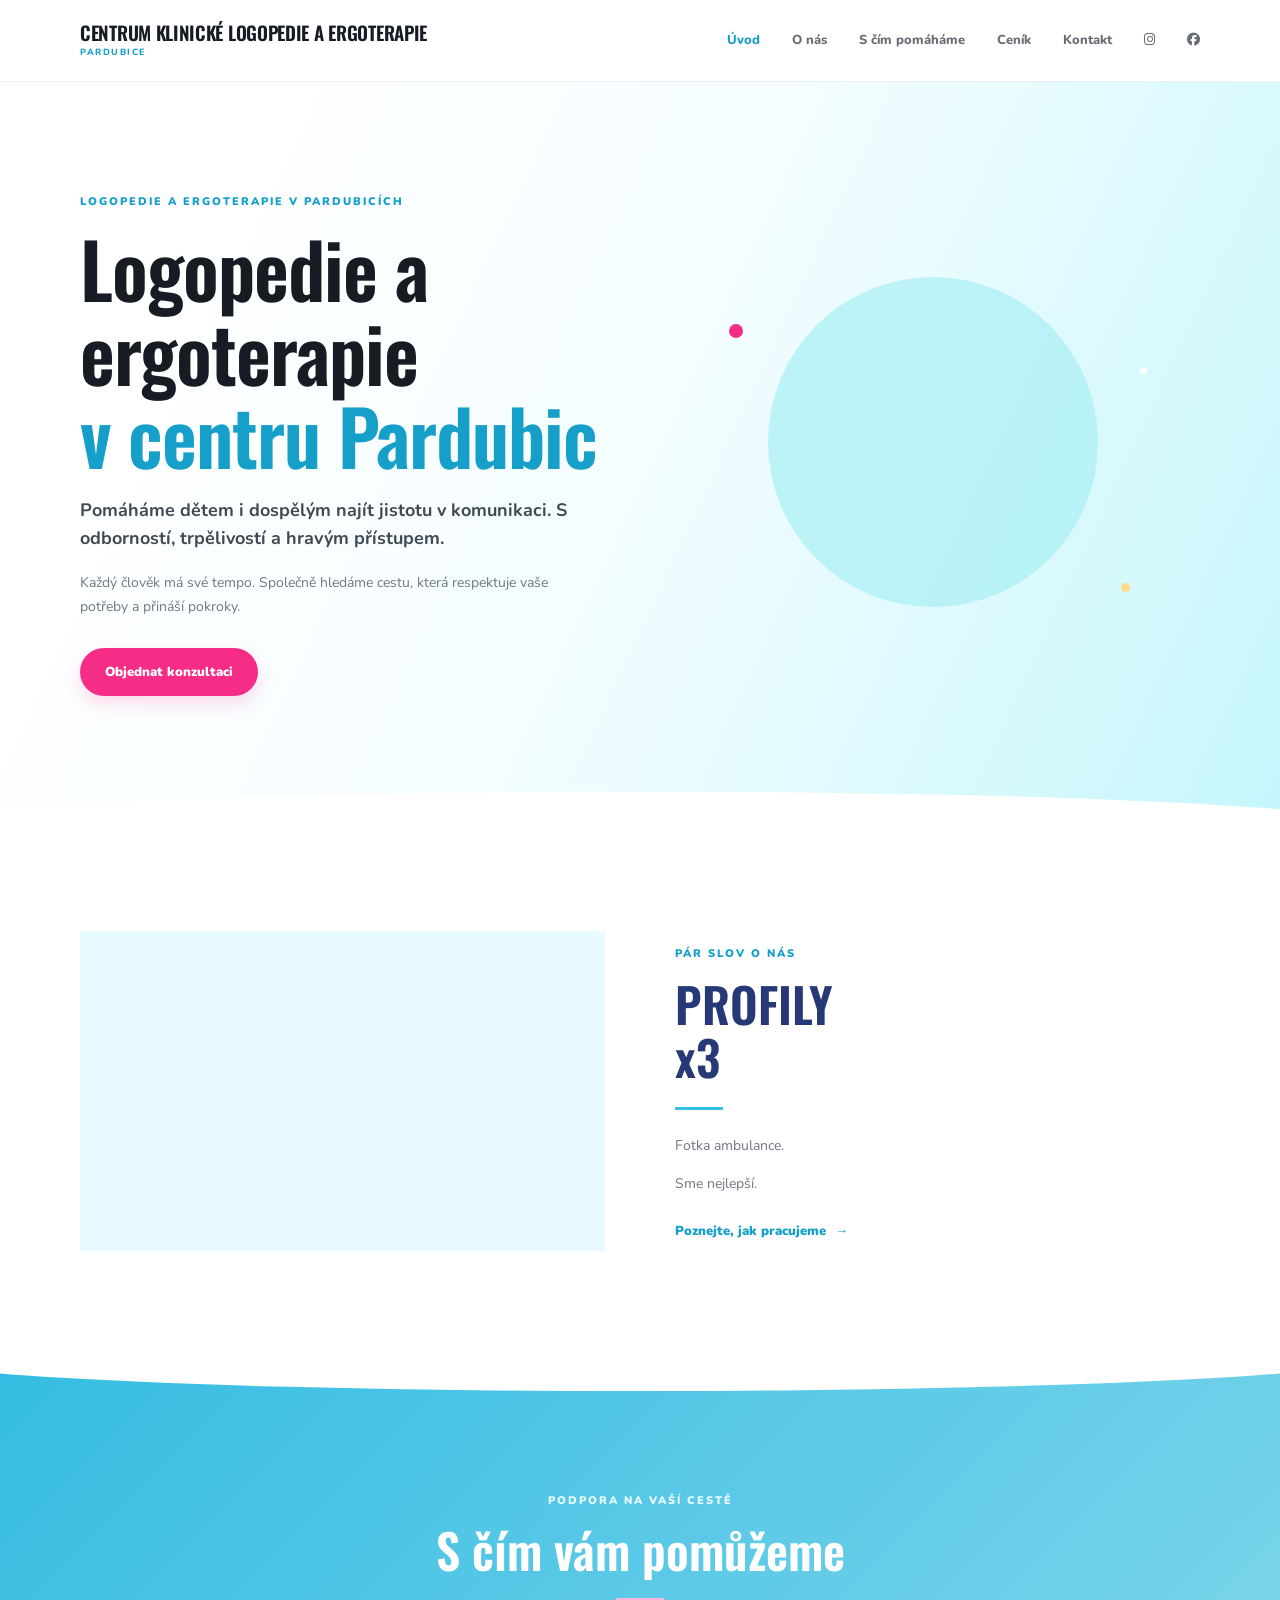
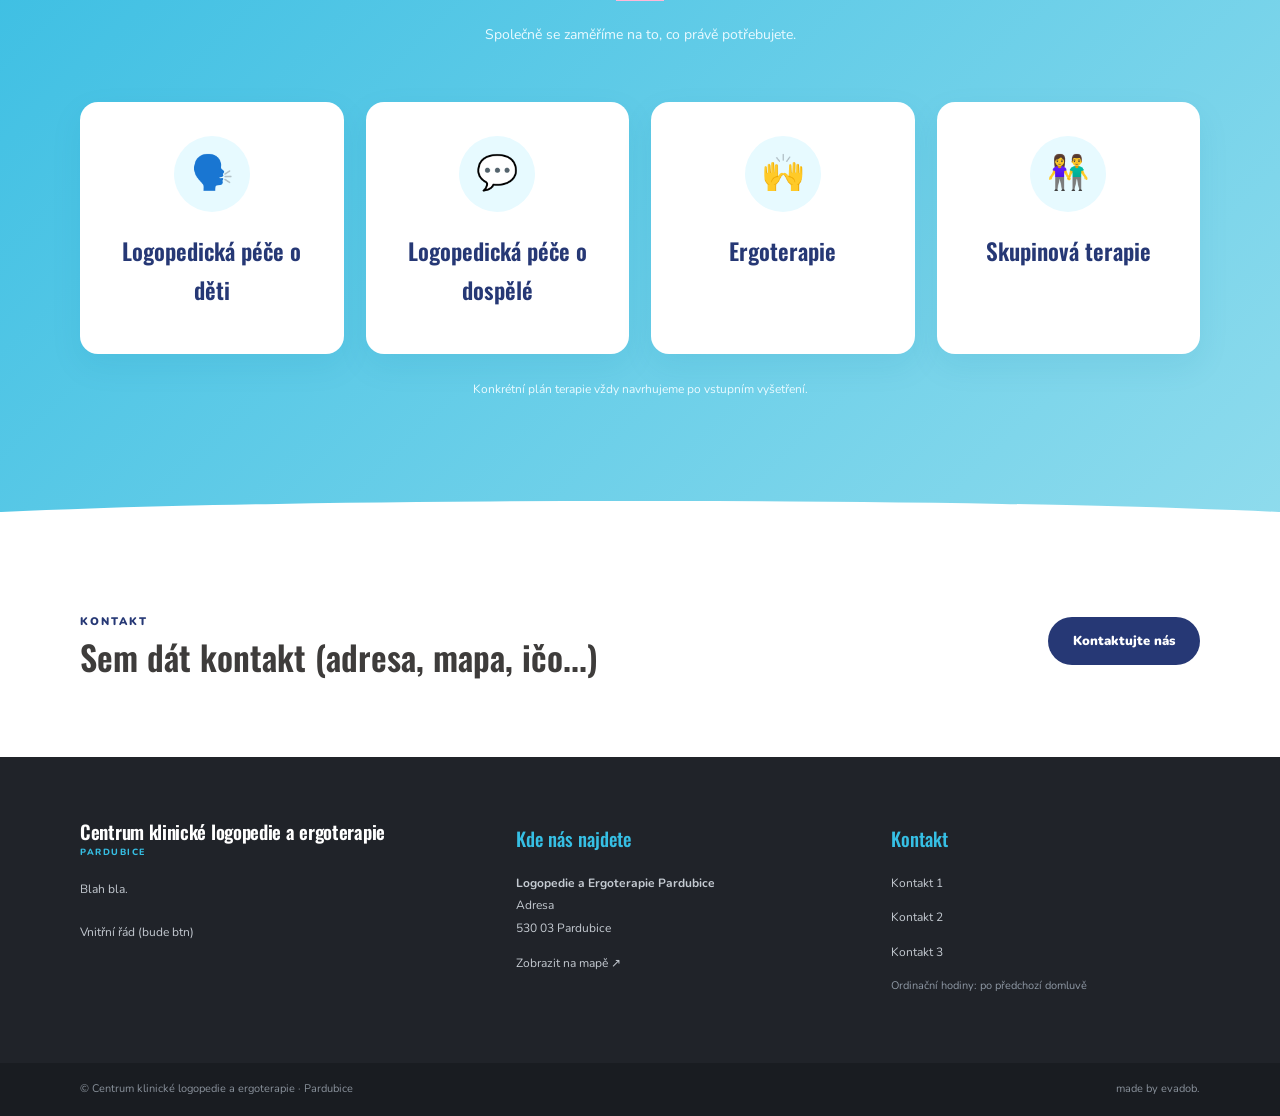
==== index.html @ b9f5437c "first" ====
<!doctype html>
<html lang="cs">
  <head>
    <meta charset="utf-8" />
    <meta name="viewport" content="width=device-width, initial-scale=1" />
    <meta
      name="description"
      content="Logopedie v Pardubicích - individuální péče o děti i dospělé, hravě a s respektem."
    />
    <meta name="theme-color" content="#35bde3" />
    <title>Logopedie & Ergoterapie Pardubice</title>
    <link rel="preconnect" href="https://fonts.googleapis.com" />
    <link rel="preconnect" href="https://fonts.gstatic.com" crossorigin />
    <link
      href="https://fonts.googleapis.com/css2?family=Nunito:wght@400;500;600;700;800;900&family=Oswald:wght@500;600;700&display=swap"
      rel="stylesheet"
    />
    <link
      rel="stylesheet"
      href="https://cdnjs.cloudflare.com/ajax/libs/font-awesome/6.7.2/css/all.min.css"
    />
    <link rel="stylesheet" href="styles.css" />
    <link rel="stylesheet" href="responsive.css" />
  </head>
  <body>
    <header class="site-header">
      <div class="container nav-wrap">
        <a
          class="brand"
          href="#domu"
          aria-label="Centrum klinické logopedie a ergoterapie"
        >
          <!-- <span class="brand-mark" aria-hidden="true">☺</span> -->
          <span class="brand-name"
            >CENTRUM KLINICKÉ LOGOPEDIE A ERGOTERAPIE<small
              >PARDUBICE</small
            ></span
          >
        </a>
        <button
          class="menu-toggle"
          aria-label="Otevřít navigaci"
          aria-expanded="false"
          aria-controls="main-nav"
        >
          <span></span><span></span><span></span>
        </button>
        <nav class="main-nav" id="main-nav" aria-label="Hlavní navigace">
          <a class="active" href="index.html">Úvod</a>
          <a href="o-nas.html">O nás</a>
          <a href="#sluzby">S čím pomáháme</a>
          <a href="cenik.html">Ceník</a>
          <a href="kontakt.html">Kontakt</a>
          <a
            href="https://www.instagram.com/"
            target="_blank"
            aria-label="Instagram"
          >
            <i class="fa-brands fa-instagram"></i>
          </a>

          <a
            href="https://www.facebook.com/"
            target="_blank"
            aria-label="Facebook"
          >
            <i class="fa-brands fa-facebook"></i>
          </a>
        </nav>
      </div>
    </header>

    <main>
      <section class="hero" id="domu">
        <div class="container hero-grid">
          <div class="hero-copy">
            <span class="eyebrow">LOGOPEDIE A ERGOTERAPIE V PARDUBICÍCH</span>
            <h1>Logopedie a ergoterapie<br /><span>v centru Pardubic</span></h1>
            <p class="lead">
              Pomáháme dětem i dospělým najít jistotu v komunikaci. S
              odborností, trpělivostí a hravým přístupem.
            </p>
            <p>
              Každý člověk má své tempo. Společně hledáme cestu, která
              respektuje vaše potřeby a přináší pokroky.
            </p>
            <div class="hero-actions">
              <a class="button button-pink" href="kontakt.html"
                >Objednat konzultaci</a
              >
            </div>
          </div>
          <div class="hero-art" aria-label="Ilustrace usměvavého dítěte">
            <div class="sun"></div>
            <span class="art-dot dot-one"></span
            ><span class="art-dot dot-two"></span
            ><span class="art-dot dot-three"></span>
          </div>
        </div>
        <div class="wave wave-white" aria-hidden="true"></div>
      </section>

      <section class="intro section" id="o-nas">
        <div class="container intro-grid">
          <div class="photo-card">
            <div
              class="photo-placeholder"
              role="img"
              aria-label="Příjemné prostředí logopedické ordinace"
            ></div>
          </div>
          <div class="intro-copy">
            <span class="eyebrow">PÁR SLOV O NÁS</span>
            <h2>PROFILY<br />x3</h2>
            <div class="short-line"></div>
            <p>Fotka ambulance.</p>
            <p>Sme nejlepší.</p>
            <a class="text-link" href="o-nas.html"
              >Poznejte, jak pracujeme <span aria-hidden="true">→</span></a
            >
          </div>
        </div>
      </section>

      <section class="services section" id="sluzby">
        <div class="wave wave-top" aria-hidden="true"></div>
        <div class="container services-inner">
          <div class="section-heading">
            <span class="eyebrow eyebrow-light">PODPORA NA VAŠÍ CESTĚ</span>
            <h2>S čím vám pomůžeme</h2>
            <div class="short-line line-light"></div>
            <p>Společně se zaměříme na to, co právě potřebujete.</p>
          </div>
          <div class="service-grid">
            <article class="service-card">
              <div class="service-icon" aria-hidden="true">🗣️</div>
              <h3>Logopedická péče o děti</h3>
            </article>
            <article class="service-card">
              <div class="service-icon" aria-hidden="true">💬</div>
              <h3>Logopedická péče o dospělé</h3>
            </article>
            <article class="service-card">
              <div class="service-icon" aria-hidden="true">🙌</div>
              <h3>Ergoterapie</h3>
            </article>
            <article class="service-card">
              <div class="service-icon" aria-hidden="true">👫</div>
              <h3>Skupinová terapie</h3>
            </article>
          </div>
          <p class="service-note">
            Konkrétní plán terapie vždy navrhujeme po vstupním vyšetření.
          </p>
        </div>
        <div class="wave wave-bottom" aria-hidden="true"></div>
      </section>

      <section class="contact-cta">
        <div class="container cta-wrap">
          <div>
            <span class="eyebrow eyebrow-light">KONTAKT</span>
            <h2>Sem dát kontakt (adresa, mapa, ičo...)</h2>
          </div>
          <a class="button button-dark" href="kontakt.html">Kontaktujte nás</a>
        </div>
      </section>
    </main>

    <!-- Footer -->
    <footer class="site-footer" id="kontakt">
      <div class="container footer-grid">
        <div class="footer-about">
          <a class="brand brand-footer" href="#domu"
            ><span class="brand-name"
              >Centrum klinické logopedie a ergoterapie<small
                >PARDUBICE</small
              ></span
            ></a
          >
          <p>Blah bla.</p>
          <p>Vnitřní řád (bude btn)</p>
        </div>
        <div>
          <h3>Kde nás najdete</h3>
          <p>
            <strong>Logopedie a Ergoterapie Pardubice</strong
            ><br />Adresa<br />530 03 Pardubice
          </p>
          <p>
            <a
              href="https://maps.google.com/?q=Pardubice"
              target="_blank"
              rel="noopener"
              >Zobrazit na mapě ↗</a
            >
          </p>
        </div>
        <div>
          <h3>Kontakt</h3>
          <p>Kontakt 1</p>
          <p>Kontakt 2</p>
          <p>Kontakt 3</p>
          <p class="footer-small">Ordinační hodiny: po předchozí domluvě</p>
        </div>
      </div>
      <div class="footer-bottom">
        <div class="container">
          © Centrum klinické logopedie a ergoterapie · Pardubice
          <span>made by evadob.</span>
        </div>
      </div>
    </footer>
    <script>
      const toggle = document.querySelector(".menu-toggle");
      const nav = document.querySelector(".main-nav");
      toggle.addEventListener("click", () => {
        const isOpen = toggle.getAttribute("aria-expanded") === "true";
        toggle.setAttribute("aria-expanded", String(!isOpen));
        nav.classList.toggle("is-open", !isOpen);
      });
      nav.querySelectorAll("a").forEach((link) =>
        link.addEventListener("click", () => {
          toggle.setAttribute("aria-expanded", "false");
          nav.classList.remove("is-open");
        }),
      );
    </script>
  </body>
</html>
---- styles.css ----
:root {
  --blue: #36bfe4;
  --blue-deep: #159fc9;
  --blue-pale: #e7faff;
  --navy: #263875;
  --pink: #f52d86;
  --yellow: #ffda8b;
  --ink: #343943;
  --muted: #6f7780;
  --white: #fff;
  --font-body: "Nunito", Arial, sans-serif;
  --font-display: "Oswald", Impact, sans-serif;
}
* {
  box-sizing: border-box;
}
html {
  scroll-behavior: smooth;
}
body {
  margin: 0;
  color: var(--ink);
  font-family: var(--font-body);
  line-height: 1.7;
}
a {
  color: inherit;
  text-decoration: none;
}
.container {
  width: min(1120px, calc(100% - 48px));
  margin-inline: auto;
}
.site-header {
  height: 82px;
  background: #fff;
  border-bottom: 1px solid #edf0f2;
  position: relative;
  z-index: 10;
}
.nav-wrap {
  height: 100%;
  display: flex;
  align-items: center;
  justify-content: space-between;
  gap: 28px;
}

/* logo */
.brand {
  display: inline-flex;
  align-items: center;
  gap: 10px;
  color: #171b24;
}
.brand-name {
  font-family: var(--font-display);
  font-size: 19px;
  line-height: 1.05;
  font-weight: 600;
  letter-spacing: -0.3px;
}
.brand-name small {
  display: block;
  margin-top: 4px;
  color: var(--blue-deep);
  font: 800 9px var(--font-body);
  letter-spacing: 1.5px;
}
/* main nav */
.main-nav {
  display: flex;
  align-items: center;
  gap: clamp(16px, 2.5vw, 34px);
}
.main-nav a {
  color: #686d75;
  font-size: 13px;
  font-weight: 800;
  transition: color 0.2s;
}
.main-nav a:hover,
.main-nav a.active {
  color: var(--blue-deep);
}
.menu-toggle {
  display: none;
  border: 0;
  background: none;
  padding: 8px;
}
.menu-toggle span {
  display: block;
  width: 25px;
  height: 2px;
  margin: 5px;
  background: var(--navy);
}
.hero {
  position: relative;
  overflow: hidden;
  padding: 105px 0 130px;
  background: linear-gradient(115deg, #fff 15%, #f4fdff 50%, #c5f6fb 100%);
}
.hero-grid {
  display: grid;
  grid-template-columns: 1fr 1fr;
  align-items: center;
  gap: 50px;
  position: relative;
  z-index: 1;
}
.eyebrow {
  display: inline-block;
  color: var(--blue-deep);
  font-size: 11px;
  font-weight: 900;
  letter-spacing: 2px;
}
h1,
h2,
h3,
p {
  margin-top: 0;
}
h1,
h2 {
  font-family: var(--font-display);
  line-height: 1.1;
  font-weight: 600;
}
h1 {
  margin: 12px 0 20px;
  font-size: clamp(48px, 6vw, 76px);
  color: #171b24;
  letter-spacing: -1px;
}
h1 span {
  color: var(--blue-deep);
}
.lead {
  max-width: 520px;
  color: #404954;
  font-size: 18px;
  font-weight: 700;
  line-height: 1.55;
}
.hero-copy > p:not(.lead) {
  max-width: 510px;
  color: var(--muted);
  font-size: 14px;
}
.hero-actions {
  display: flex;
  align-items: center;
  flex-wrap: wrap;
  gap: 22px;
  margin-top: 30px;
}
.button {
  display: inline-flex;
  justify-content: center;
  align-items: center;
  min-height: 48px;
  padding: 0 25px;
  border-radius: 999px;
  font-size: 13px;
  font-weight: 900;
  transition:
    transform 0.2s,
    box-shadow 0.2s;
}
.button:hover {
  transform: translateY(-2px);
  box-shadow: 0 9px 22px #1c456322;
}
.button-pink {
  color: white;
  background: var(--pink);
  box-shadow: 0 8px 18px #f52d862b;
}
.button-dark {
  color: white;
  background: var(--navy);
}
.text-link {
  color: var(--blue-deep);
  font-size: 13px;
  font-weight: 900;
}
.text-link span {
  padding-left: 5px;
}
.hero-art {
  position: relative;
  height: 340px;
  display: grid;
  place-items: center;
}
.sun {
  position: absolute;
  width: 330px;
  height: 330px;
  border-radius: 50%;
  background: #a9eff5;
  opacity: 0.7;
}

.art-dot {
  position: absolute;
  width: 14px;
  height: 14px;
  border-radius: 50%;
  background: var(--pink);
}
.dot-one {
  top: 52px;
  left: 12%;
}
.dot-two {
  bottom: 20px;
  right: 13%;
  width: 9px;
  height: 9px;
  background: var(--yellow);
}
.dot-three {
  top: 95px;
  right: 10%;
  width: 7px;
  height: 7px;
  background: white;
}
.wave {
  position: absolute;
  left: 0;
  width: 100%;
  pointer-events: none;
}
.wave-white {
  bottom: -1px;
  height: 65px;
  background: white;
  clip-path: ellipse(58% 55% at 50% 100%);
}
.section {
  padding: 105px 0;
}
.intro-grid {
  display: grid;
  grid-template-columns: 1fr 1fr;
  align-items: center;
  gap: 70px;
}
.photo-card {
  min-height: 320px;
}
.photo-placeholder {
  min-height: 320px;
  height: 100%;
  position: relative;
  overflow: hidden;
  display: flex;
  align-items: end;
  padding: 30px;
  background: var(--blue-pale);
}

.intro-copy h2,
.process h2 {
  margin: 12px 0 20px;
  color: var(--navy);
  font-size: clamp(36px, 4vw, 48px);
}
.intro-copy p,
.process-grid > div > p {
  color: var(--muted);
  font-size: 14px;
}
.short-line {
  width: 48px;
  height: 3px;
  margin: 24px 0;
  background: var(--blue);
}
.intro-copy .text-link {
  display: inline-block;
  margin-top: 10px;
}

/* services */
.services {
  position: relative;
  overflow: hidden;
  padding: 130px 0 125px;
  color: white;
  background: linear-gradient(135deg, #35bce2, #77d4e9d3);
}
.services-inner {
  position: relative;
  z-index: 1;
}
.wave-top {
  top: -1px;
  height: 65px;
  background: white;
  clip-path: ellipse(58% 55% at 50% 0);
}
.wave-bottom {
  bottom: -1px;
  height: 45px;
  background: white;
  clip-path: ellipse(60% 55% at 50% 100%);
}
.section-heading {
  text-align: center;
  max-width: 620px;
  margin: 0 auto 55px;
}
.eyebrow-light {
  color: #e9fbff;
}
.section-heading h2 {
  margin: 10px 0;
  font-size: clamp(36px, 4vw, 48px);
}
.section-heading p {
  margin: 0;
  color: #eafaff;
  font-size: 14px;
}
.short-line.line-light {
  margin: 22px auto;
  background: #ffb8d8;
}
.service-grid {
  display: grid;
  grid-template-columns: repeat(4, 1fr);
  gap: 22px;
}
.service-card {
  padding: 34px 28px;
  text-align: center;
  color: var(--ink);
  background: white;
  border-radius: 18px;
  box-shadow: 0 12px 30px #187da51a;
}
.service-icon {
  width: 76px;
  height: 76px;
  display: grid;
  place-items: center;
  margin: 0 auto 20px;
  border-radius: 50%;
  background: var(--blue-pale);
  font-size: 34px;
}
.service-card h3 {
  margin-bottom: 10px;
  color: var(--navy);
  font-family: var(--font-display);
  font-size: 23px;
  font-weight: 600;
}
.service-card p {
  margin: 0;
  color: var(--muted);
  font-size: 13px;
}
.service-note {
  margin: 25px 0 0;
  text-align: center;
  color: #eafaff;
  font-size: 12px;
}
.process-grid {
  display: grid;
  grid-template-columns: 0.85fr 1.15fr;
  gap: 90px;
  align-items: center;
}
.steps {
  margin: 0;
  padding: 0;
  list-style: none;
}
.steps li {
  display: flex;
  gap: 22px;
  padding: 19px 0;
  border-bottom: 1px solid #e9eef1;
}
.steps li:last-child {
  border-bottom: 0;
}
.steps li > span {
  flex: 0 0 48px;
  width: 48px;
  height: 48px;
  display: grid;
  place-items: center;
  border-radius: 50%;
  color: var(--blue-deep);
  background: var(--blue-pale);
  font-family: var(--font-display);
  font-size: 20px;
}
.steps h3 {
  margin: 0 0 5px;
  color: var(--navy);
  font-family: var(--font-display);
  font-size: 22px;
  font-weight: 600;
}
.steps p {
  margin: 0;
  color: var(--muted);
  font-size: 13px;
}
.contact-cta {
  padding: 82px 0;
}
.cta-wrap {
  display: flex;
  align-items: center;
  justify-content: space-between;
  gap: 30px;
}
.cta-wrap .eyebrow {
  color: #263875;
}
.cta-wrap h2 {
  margin: 4px 0 0;
  color: #3e3c3b;
  font-size: 34px;
}
.site-footer {
  color: #dce2e9;
  background: #202329;
}
.footer-grid {
  display: grid;
  grid-template-columns: 1.2fr 1fr 1fr;
  gap: 65px;
  padding-top: 65px;
  padding-bottom: 55px;
}
.brand-footer {
  color: white;
}
.brand-footer .brand-name small {
  color: var(--blue);
}
.footer-about p {
  max-width: 260px;
  margin-top: 20px;
  color: #aeb6c0;
  font-size: 13px;
}
.site-footer h3 {
  margin: 0 0 17px;
  color: var(--blue);
  font-family: var(--font-display);
  font-size: 19px;
  font-weight: 500;
}
.site-footer p {
  color: #c4cad1;
  font-size: 12px;
  line-height: 1.9;
}
.site-footer a:hover {
  color: #fff;
}
.footer-small {
  color: #8e98a4 !important;
  font-size: 11px !important;
}
.footer-bottom {
  padding: 17px 0;
  color: #89919b;
  background: #191c21;
  font-size: 11px;
}
.footer-bottom .container {
  display: flex;
  justify-content: space-between;
  gap: 20px;
}

/* ------------------------------------------- Cenik */

.pricing-hero {
  position: relative;
  overflow: hidden;
  padding: 85px 0 125px;
  background: linear-gradient(115deg, #fff 10%, #f1fcff 56%, #c8f5fa 100%);
}

.pricing-hero h1 {
  margin: 15px 0 20px;
  font-size: clamp(42px, 5.5vw, 68px);
}

.pricing-hero h1 span {
  color: var(--blue-deep);
}

.pricing-hero p {
  max-width: 590px;
  color: var(--muted);
}

.pricing-hero .button {
  margin-top: 18px;
}

.pricing-validity {
  margin-top: 15px;
  font-size: 12px;
  font-weight: 700;
}

.pricing-notice {
  padding: 25px 0 5px;
}

.pricing-notice-inner {
  display: flex;
  align-items: center;
  gap: 17px;
  padding: 20px 25px;
  border-radius: 14px;
  background: #fff6e5;
}

.notice-icon {
  flex-shrink: 0;
  display: grid;
  place-items: center;
  width: 42px;
  height: 42px;
  border-radius: 50%;
  background: white;
  color: #bd8731;
  font-size: 22px;
}

.pricing-notice p {
  margin: 0;
  color: #71582e;
  font-size: 14px;
  font-weight: 700;
}

.pricing-section {
  padding-top: 75px;
  padding-bottom: 85px;
}

.pricing-heading {
  max-width: 680px;
  margin: 0 auto 40px;
  text-align: center;
}

.pricing-heading h2 {
  margin: 12px 0;
  color: var(--navy);
  font-size: clamp(32px, 4vw, 44px);
}

.pricing-heading p {
  color: var(--muted);
  font-size: 14px;
}

.pricing-subheading {
  margin-top: 85px;
}

.price-table {
  overflow: hidden;
  border: 1px solid #e8eff2;
  border-radius: 16px;
  background: white;
  box-shadow: 0 10px 30px #1b4c6409;
}

.price-table-header,
.price-row {
  display: grid;
  grid-template-columns: minmax(0, 1fr) 100px 130px;
  align-items: center;
  gap: 20px;
  padding: 19px 25px;
}

.price-table-header {
  background: #e9faff;
  color: var(--blue-deep);
  font-size: 11px;
  font-weight: 900;
  letter-spacing: 1px;
  text-transform: uppercase;
}

.price-table-header span:last-child,
.price-value {
  text-align: right;
}

.price-row {
  border-top: 1px solid #edf1f3;
  transition: background 0.2s;
}

.price-row:hover {
  background: #f8fcfd;
}

.price-row h3 {
  margin: 0 0 5px;
  color: var(--navy);
  font-family: var(--font-display);
  font-size: 17px;
}

.price-row p {
  margin: 0;
  color: var(--muted);
  font-size: 12px;
}

.price-duration {
  color: var(--muted);
  text-align: center;
  font-size: 13px;
}

.price-value {
  color: var(--blue-deep);
  font-size: 19px;
  white-space: nowrap;
}

.combined-therapy {
  display: grid;
  grid-template-columns: 65px minmax(0, 1fr) auto;
  align-items: center;
  gap: 25px;
  margin-top: 75px;
  padding: 35px;
  border-radius: 20px;
  background: linear-gradient(120deg, #e8faff, #f4fcff);
}

.combined-icon {
  display: grid;
  place-items: center;
  width: 62px;
  height: 62px;
  border-radius: 50%;
  background: white;
  color: var(--pink);
  font-size: 34px;
}

.combined-content h2 {
  margin: 8px 0;
  color: var(--navy);
  font-family: var(--font-display);
  font-size: 26px;
}

.combined-content p {
  max-width: 520px;
  color: var(--muted);
  font-size: 13px;
}

.combined-detail {
  color: var(--blue-deep);
  font-size: 12px;
  font-weight: 800;
}

.combined-price {
  text-align: right;
}

.combined-price span {
  display: block;
  color: var(--muted);
  font-size: 12px;
}

.combined-price strong {
  display: block;
  margin-top: 5px;
  color: var(--blue-deep);
  font-size: 27px;
  white-space: nowrap;
}

.group-therapy-grid {
  display: grid;
  grid-template-columns: repeat(2, 1fr);
  gap: 22px;
}

.group-therapy-card {
  position: relative;
  padding: 30px;
  border: 1px solid #edf1f3;
  border-radius: 18px;
  background: white;
  box-shadow: 0 10px 30px #1b4c6409;
}

.group-age {
  display: inline-block;
  padding: 7px 14px;
  border-radius: 30px;
  background: #e9faff;
  color: var(--blue-deep);
  font-size: 12px;
  font-weight: 900;
}

.group-therapy-card h3 {
  margin: 18px 0 10px;
  color: var(--navy);
  font-family: var(--font-display);
  font-size: 25px;
}

.group-therapy-card p {
  color: var(--muted);
  font-size: 13px;
}

.group-duration {
  margin-top: 20px;
  padding-top: 15px;
  border-top: 1px solid #edf1f3;
  color: var(--blue-deep);
  font-size: 13px;
  font-weight: 800;
}

.group-description {
  margin-top: 25px;
  padding: 30px;
  border-radius: 16px;
  background: #fff7f1;
}

.group-description h3 {
  margin: 0 0 15px;
  color: var(--navy);
  font-family: var(--font-display);
  font-size: 24px;
}

.group-description p {
  color: var(--muted);
  font-size: 13px;
  line-height: 1.8;
}

.group-highlights {
  display: flex;
  flex-wrap: wrap;
  gap: 10px;
  margin-top: 22px;
}

.group-highlights span {
  padding: 9px 14px;
  border-radius: 30px;
  background: white;
  color: var(--blue-deep);
  font-size: 11px;
  font-weight: 800;
}

.pricing-included {
  background: #eafaff;
}

.pricing-included-inner {
  display: flex;
  align-items: center;
  gap: 25px;
  max-width: 900px;
}

.included-icon {
  flex-shrink: 0;
  display: grid;
  place-items: center;
  width: 65px;
  height: 65px;
  border-radius: 50%;
  background: white;
  color: var(--blue-deep);
  font-size: 30px;
}

.pricing-included h2 {
  margin: 10px 0;
  color: var(--navy);
  font-family: var(--font-display);
  font-size: 28px;
}

.pricing-included p {
  margin: 0;
  color: var(--muted);
  font-size: 13px;
  line-height: 1.8;
}

.pricing-bottom {
  padding: 75px 0;
  background: linear-gradient(120deg, #45c2e4, #7bd8e9);
  text-align: center;
}

.pricing-bottom-content {
  max-width: 700px;
}

.pricing-bottom .eyebrow {
  color: #e8fbff;
}

.pricing-bottom h2 {
  margin: 15px 0;
  color: white;
  font-size: clamp(34px, 4vw, 48px);
}

.pricing-bottom p {
  max-width: 530px;
  margin: 0 auto 25px;
  color: #f0fcff;
  font-size: 14px;
}

.pricing-bottom .button {
  background: var(--navy);
  color: white;
}

/* ------------------------------------------- Kontakt */

.contact-hero {
  padding: 85px 0 90px;
  background: linear-gradient(120deg, #45c2e450, #7bd9e907);
  text-align: center;
}

.contact-hero-inner {
  max-width: 750px;
  margin: 0 auto;
}

.contact-hero h1 {
  margin: 18px 0;
  color: var(--blue-deep);
  font-family: var(--font-display);
  font-size: clamp(2.5rem, 5vw, 4rem);
  line-height: 1.15;
}

.contact-hero h1 span {
  color: var(--navy);
}

.contact-hero p {
  max-width: 650px;
  margin: 0 auto;
  color: var(--muted);
  font-size: 1.05rem;
  line-height: 1.8;
}

/* Adresa */

.contact-location {
  background: #fff;
}

.location-grid {
  display: grid;
  grid-template-columns: 0.8fr 1.2fr;
  gap: 35px;
  align-items: stretch;
  margin-top: 45px;
}

.location-info {
  padding: 40px;
  background: #f0f7f7;
  border-radius: 24px;
}

.location-icon {
  display: flex;
  align-items: center;
  justify-content: center;
  width: 58px;
  height: 58px;
  margin-bottom: 22px;
  border-radius: 50%;
  background: #fff;
  color: var(--blue-deep);
  font-size: 2rem;
}

.location-info h3 {
  margin: 0 0 12px;
  color: var(--blue-deep);
  font-family: var(--font-display);
  font-size: 1.35rem;
}

.location-address {
  color: var(--muted);
  line-height: 1.8;
}

.location-info p {
  color: var(--muted);
  line-height: 1.8;
}

.location-divider {
  width: 100%;
  height: 1px;
  margin: 28px 0;
  background: rgba(36, 70, 90, 0.13);
}

.appointment-note {
  display: flex;
  align-items: center;
  gap: 12px;
  margin-top: 25px;
  padding: 15px;
  background: #fcebf0;
  border-radius: 14px;
  color: var(--blue-deep);
  font-size: 0.9rem;
  line-height: 1.5;
}

.appointment-note span {
  color: var(--pink);
  font-size: 1.5rem;
}

.location-map {
  min-height: 430px;
  overflow: hidden;
  border-radius: 24px;
  box-shadow: 0 10px 35px rgba(35, 65, 85, 0.09);
}

.location-map iframe {
  display: block;
  width: 100%;
  height: 100%;
  min-height: 430px;
  border: 0;
}

/* Terapeutky */

.contact-team {
  background: #f8fbfb;
}

.contact-team-grid {
  display: grid;
  grid-template-columns: repeat(3, 1fr);
  gap: 25px;
  margin-top: 45px;
}

.contact-person {
  overflow: hidden;
  background: #fff;
  border-radius: 24px;
  box-shadow: 0 10px 35px rgba(35, 65, 85, 0.06);
  transition:
    transform 0.3s ease,
    box-shadow 0.3s ease;
}

.contact-person:hover {
  transform: translateY(-6px);
  box-shadow: 0 15px 40px rgba(35, 65, 85, 0.11);
}

.contact-person-photo {
  height: 280px;
  overflow: hidden;
  background: #eaf4f4;
}

.contact-person-photo img {
  width: 100%;
  height: 100%;
  display: block;
  object-fit: cover;
  object-position: center top;
  transition: transform 0.4s ease;
}

.contact-person:hover .contact-person-photo img {
  transform: scale(1.04);
}

.contact-person-content {
  padding: 28px 25px 32px;
}

.person-role {
  display: inline-block;
  margin-bottom: 12px;
  color: var(--pink);
  font-size: 0.72rem;
  font-weight: 800;
  letter-spacing: 1px;
}

.contact-person-content h3 {
  margin: 0 0 15px;
  color: var(--blue-deep);
  font-family: var(--font-display);
  font-size: 1.4rem;
}

.contact-person-content p {
  margin: 0;
  color: var(--muted);
  font-size: 0.95rem;
  line-height: 1.8;
}

/* ------------------------------------------- O nás */

.therapists-hero {
  padding: 85px 0 95px;
  background: linear-gradient(120deg, #45c2e450, #7bd9e907);
  text-align: center;
}

.therapists-hero-inner {
  max-width: 780px;
  margin: 0 auto;
}

.therapists-hero h1 {
  margin: 18px 0;
  color: var(--blue-deep);
  font-family: var(--font-display);
  font-size: clamp(2.5rem, 5vw, 4rem);
  line-height: 1.15;
}

.therapists-hero h1 span {
  color: var(--navy);
}

.therapists-hero p {
  max-width: 650px;
  margin: 0 auto;
  color: var(--muted);
  font-size: 1.05rem;
  line-height: 1.8;
}

/* profily */

.therapists-section {
  background: #fff;
}

.therapist-profile {
  display: grid;
  grid-template-columns: 0.8fr 1.2fr;
  align-items: start;
  gap: 55px;
  margin-top: 85px;
  padding-bottom: 75px;
  border-bottom: 1px solid #e9eeee;
}

.therapist-profile:last-child {
  border-bottom: none;
  padding-bottom: 0;
}

/* Prohození fotografie a textu */

.therapist-reverse .therapist-photo {
  order: 2;
}

.therapist-reverse .therapist-content {
  order: 1;
}

/* fotky */

.therapist-photo {
  position: relative;
  height: 490px;
  overflow: hidden;
  border-radius: 28px;
  background: #eaf4f4;
  box-shadow: 0 12px 35px rgba(35, 65, 85, 0.09);
}

.therapist-photo img {
  display: block;
  width: 100%;
  height: 100%;
  object-fit: cover;
  object-position: center top;
}

.therapist-content {
  padding: 10px 0;
}

.therapist-specialization {
  display: inline-block;
  margin-bottom: 15px;
  padding: 8px 15px;
  border-radius: 30px;
  background: #e7f3f4;
  color: var(--blue-deep);
  font-size: 0.75rem;
  font-weight: 800;
  letter-spacing: 1px;
}

.therapist-ergo {
  background: #fff1d9;
  color: #a77929;
}

.therapist-content h2 {
  margin: 0 0 20px;
  color: var(--blue-deep);
  font-family: var(--font-display);
  font-size: clamp(1.8rem, 3vw, 2.5rem);
  line-height: 1.2;
}

.therapist-intro {
  margin-bottom: 30px;
  color: var(--muted);
  font-size: 1.05rem;
  line-height: 1.8;
}

.therapist-info-grid {
  display: grid;
  grid-template-columns: 1fr 1fr;
  gap: 18px;
}

.therapist-info {
  padding: 20px;
  background: #f7fafa;
  border-radius: 17px;
}

.therapist-info:last-child {
  grid-column: 1 / -1;
}

.therapist-info h3 {
  margin: 0 0 12px;
  color: var(--blue-deep);
  font-size: 1rem;
}

.therapist-info ul {
  margin: 0;
  padding-left: 18px;
  color: var(--muted);
}

.therapist-info li {
  margin-bottom: 8px;
  font-size: 0.9rem;
  line-height: 1.6;
}

.therapist-info li:last-child {
  margin-bottom: 0;
}

.therapist-contact {
  display: flex;
  align-items: center;
  gap: 15px;
  margin-top: 25px;
  padding: 17px 20px;
  border-radius: 16px;
  background: #fcebf0;
}

.contact-small-icon {
  display: flex;
  align-items: center;
  justify-content: center;
  flex-shrink: 0;
  width: 43px;
  height: 43px;
  border-radius: 50%;
  background: #fff;
  color: var(--pink);
  font-size: 1.4rem;
}

.therapist-contact strong {
  display: block;
  margin-bottom: 4px;
  color: var(--blue-deep);
  font-size: 0.9rem;
}

.therapist-contact a {
  color: var(--blue-deep);
  font-size: 0.9rem;
  font-weight: 600;
  text-decoration: none;
  overflow-wrap: anywhere;
}

.therapist-contact a:hover {
  color: var(--pink);
}

.therapists-bottom {
  padding: 85px 0;
  background: linear-gradient(120deg, #45c2e450, #7bd9e907);
  text-align: center;
}

.therapists-bottom-content {
  max-width: 700px;
  margin: 0 auto;
}

.therapists-bottom h2 {
  margin: 18px 0;
  color: var(--blue-deep);
  font-family: var(--font-display);
  font-size: clamp(2rem, 4vw, 3.2rem);
}

.therapists-bottom p {
  margin: 0 auto 28px;
  color: var(--muted);
  line-height: 1.8;
}
---- responsive.css ----
@media (max-width: 800px) {
  .site-header {
    height: 72px;
  }
  .menu-toggle {
    display: block;
    cursor: pointer;
  }
  .main-nav {
    display: none;
    position: absolute;
    top: 72px;
    left: 0;
    right: 0;
    padding: 18px 24px 24px;
    flex-direction: column;
    align-items: stretch;
    gap: 0;
    background: white;
    border-bottom: 1px solid #edf0f2;
    box-shadow: 0 12px 20px #1b344012;
  }
  .main-nav.is-open {
    display: flex;
  }
  .main-nav a {
    padding: 11px 0;
  }
  .hero {
    padding: 75px 0 105px;
  }
  .hero-grid {
    grid-template-columns: 1fr;
    gap: 25px;
  }
  .hero-copy {
    max-width: 650px;
  }
  .hero-art {
    height: 300px;
  }
  .intro-grid {
    gap: 38px;
  }
  .process-grid {
    gap: 45px;
  }
  .footer-grid {
    gap: 35px;
  }
}
@media (max-width: 600px) {
  .container {
    width: min(100% - 36px, 520px);
  }
  .section {
    padding: 72px 0;
  }
  .hero {
    padding: 60px 0 85px;
  }
  h1 {
    font-size: 54px;
  }
  .lead {
    font-size: 16px;
  }
  .hero-actions {
    align-items: flex-start;
    flex-direction: column;
    gap: 16px;
  }
  .hero-art {
    height: 265px;
    transform: scale(0.88);
    transform-origin: top center;
    margin-bottom: -25px;
  }
  .intro-grid,
  .process-grid {
    grid-template-columns: 1fr;
    gap: 35px;
  }
  .photo-card,
  .photo-placeholder {
    min-height: 250px;
  }
  .intro-copy h2,
  .process h2 {
    font-size: 39px;
  }
  .services {
    padding: 100px 0 85px;
  }
  .section-heading {
    margin-bottom: 32px;
  }
  .service-grid {
    grid-template-columns: 1fr;
    gap: 15px;
  }
  .service-card {
    padding: 28px 24px;
  }
  .process-grid {
    gap: 20px;
  }
  .cta-wrap {
    align-items: flex-start;
    flex-direction: column;
  }
  .cta-wrap h2 {
    font-size: 30px;
  }
  .footer-grid {
    grid-template-columns: 1fr;
    gap: 24px;
    padding-top: 48px;
    padding-bottom: 35px;
  }
  .footer-bottom .container {
    flex-direction: column;
    gap: 4px;
  }
}
@media (prefers-reduced-motion: reduce) {
  html {
    scroll-behavior: auto;
  }
  *,
  *::before,
  *::after {
    transition-duration: 0.01ms !important;
    animation-duration: 0.01ms !important;
  }
}

/* ------------------------------------------- Cenik */

/* max-width: 800px */

@media (max-width: 800px) {
  .price-table-header,
  .price-row {
    grid-template-columns: minmax(0, 1fr) 75px 110px;
    gap: 12px;
    padding: 17px;
  }

  .combined-therapy {
    grid-template-columns: 55px minmax(0, 1fr);
  }

  .combined-price {
    grid-column: 2;
    text-align: left;
  }
}

/* max-width: 600px */

@media (max-width: 600px) {
  .pricing-hero {
    padding: 60px 0 95px;
  }

  .pricing-hero h1 {
    font-size: 43px;
  }

  .pricing-section {
    padding: 60px 0;
  }

  .pricing-heading {
    margin-bottom: 30px;
  }

  .price-table-header {
    display: none;
  }

  .price-row {
    grid-template-columns: 1fr auto;
    gap: 10px;
    padding: 20px;
  }

  .price-row > div {
    grid-column: 1 / -1;
  }

  .price-row h3 {
    font-size: 16px;
  }

  .price-duration {
    text-align: left;
    font-size: 12px;
  }

  .price-value {
    font-size: 18px;
  }

  .combined-therapy {
    grid-template-columns: 1fr;
    gap: 15px;
    padding: 25px;
  }

  .combined-price {
    grid-column: auto;
    text-align: left;
  }

  .combined-content h2 {
    font-size: 23px;
  }

  .group-therapy-grid {
    grid-template-columns: 1fr;
  }

  .group-description {
    padding: 22px;
  }

  .group-highlights {
    flex-direction: column;
  }

  .pricing-included-inner {
    align-items: flex-start;
    gap: 15px;
  }

  .included-icon {
    width: 48px;
    height: 48px;
    font-size: 23px;
  }

  .pricing-included h2 {
    font-size: 23px;
  }

  .pricing-bottom {
    padding: 60px 0;
  }
}

/* ------------------------------------------- Kontakt */
/* max-width: 800px */

@media (max-width: 800px) {
  .contact-hero {
    padding: 70px 0;
  }

  .location-grid {
    grid-template-columns: 1fr;
    gap: 25px;
  }

  .location-info {
    padding: 32px;
  }

  .location-map,
  .location-map iframe {
    min-height: 350px;
  }

  .contact-team-grid {
    grid-template-columns: repeat(2, 1fr);
    gap: 20px;
  }

  .contact-person:last-child {
    grid-column: 1 / -1;
    width: calc(50% - 10px);
    justify-self: center;
  }

  .contact-person-photo {
    height: 260px;
  }
}

/* max-width: 600px */

@media (max-width: 600px) {
  .contact-hero {
    padding: 60px 20px;
  }

  .contact-hero h1 {
    font-size: 2.4rem;
  }

  .contact-hero p {
    font-size: 0.95rem;
  }

  .location-grid {
    margin-top: 30px;
  }

  .location-info {
    padding: 26px 22px;
  }

  .location-map,
  .location-map iframe {
    min-height: 280px;
  }

  .contact-team-grid {
    grid-template-columns: 1fr;
    gap: 22px;
  }

  .contact-person:last-child {
    grid-column: auto;
    width: 100%;
  }

  .contact-person-photo {
    height: 300px;
  }

  .contact-person-content {
    padding: 25px 22px 28px;
  }
}

/* ========================================
   TABLETY – DO 800 PX
======================================== */

@media (max-width: 800px) {
  .therapists-hero {
    padding: 70px 20px;
  }

  .therapist-profile {
    grid-template-columns: 0.7fr 1.3fr;
    gap: 30px;
    margin-top: 60px;
    padding-bottom: 55px;
  }

  .therapist-photo {
    height: 400px;
  }

  .therapist-info-grid {
    grid-template-columns: 1fr;
  }

  .therapist-info:last-child {
    grid-column: auto;
  }

  .therapist-info {
    padding: 17px;
  }
}

/* ========================================
   MOBILY – DO 600 PX
======================================== */

@media (max-width: 600px) {
  .therapists-hero {
    padding: 60px 20px;
  }

  .therapists-hero h1 {
    font-size: 2.4rem;
  }

  .therapists-hero p {
    font-size: 0.95rem;
  }

  .therapist-profile {
    grid-template-columns: 1fr;
    gap: 25px;
    margin-top: 50px;
    padding-bottom: 45px;
  }

  .therapist-reverse .therapist-photo,
  .therapist-reverse .therapist-content {
    order: initial;
  }

  .therapist-photo {
    height: 370px;
    max-width: 100%;
  }

  .therapist-content {
    padding: 0;
  }

  .therapist-content h2 {
    font-size: 1.9rem;
  }

  .therapist-intro {
    font-size: 0.98rem;
  }

  .therapist-info-grid {
    grid-template-columns: 1fr;
  }

  .therapist-info:last-child {
    grid-column: auto;
  }

  .therapist-info {
    padding: 20px;
  }

  .therapist-contact {
    padding: 15px;
  }

  .therapists-bottom {
    padding: 65px 20px;
  }
}
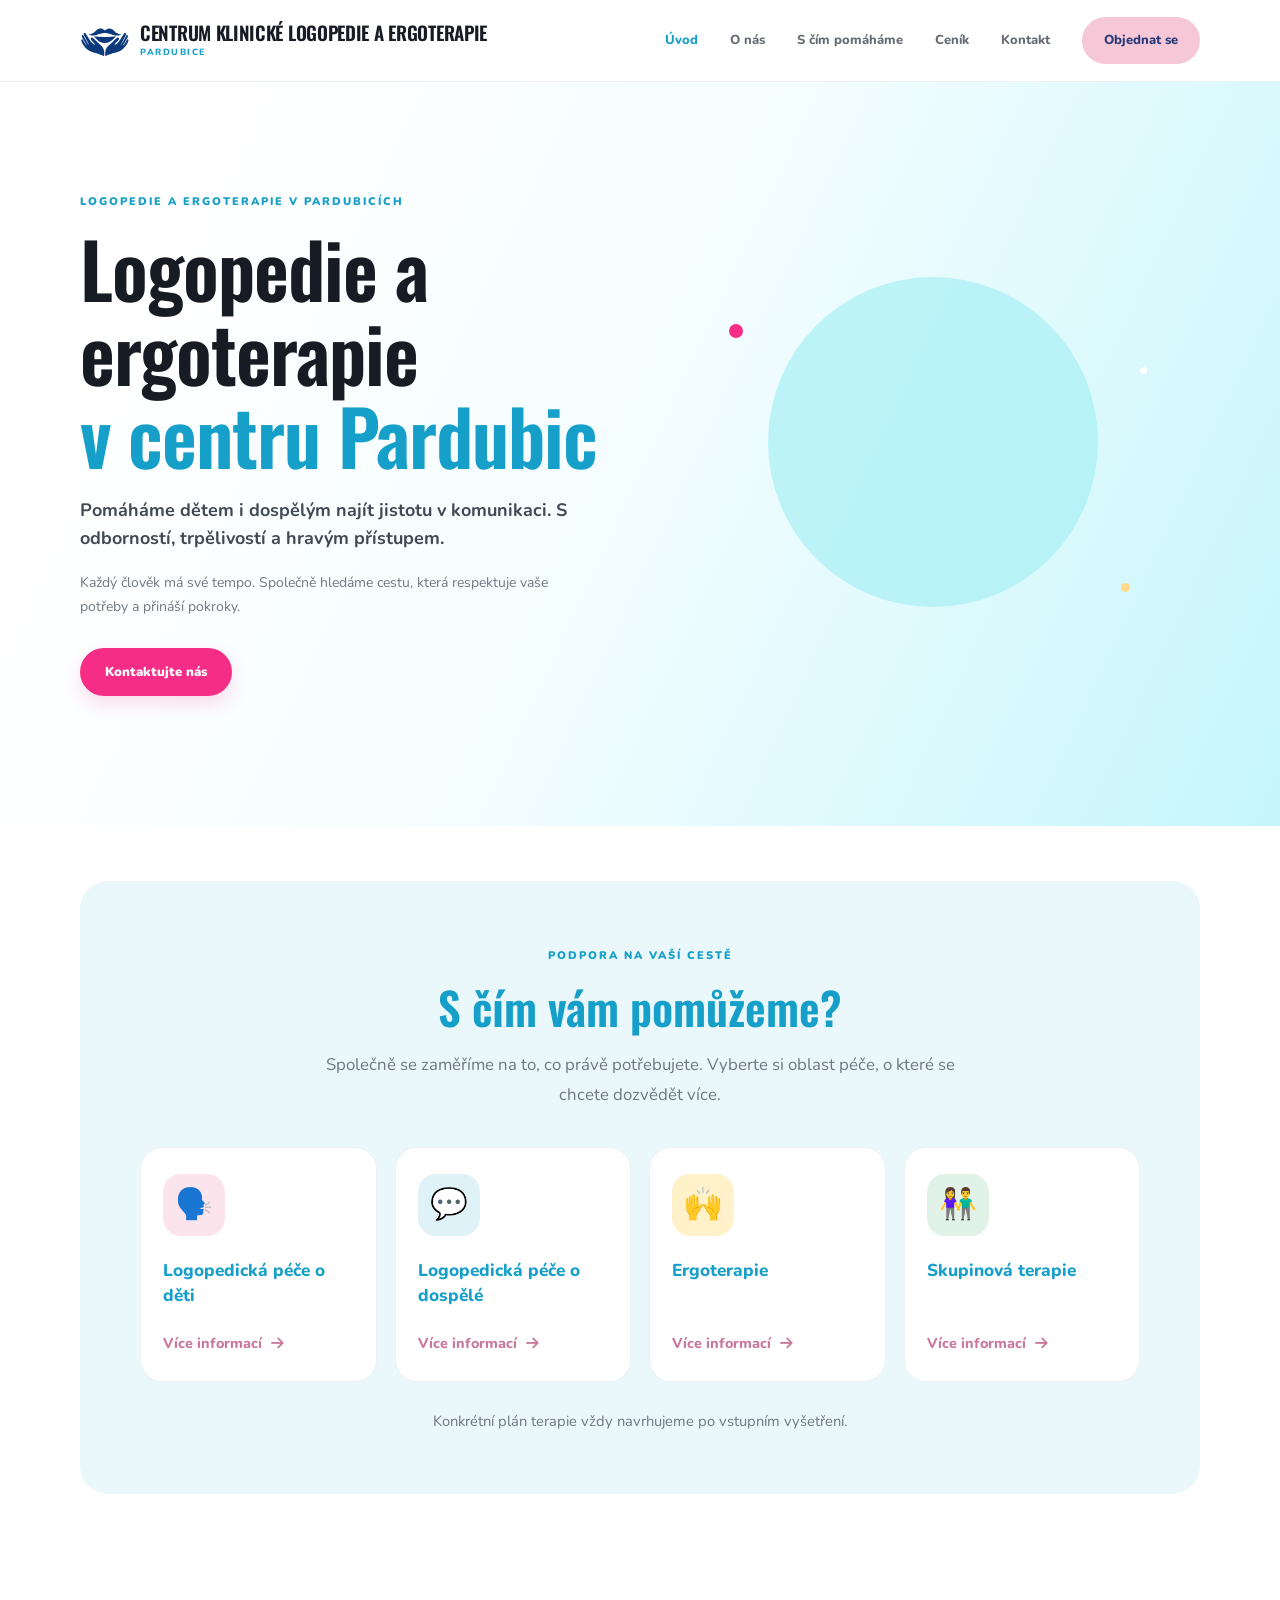
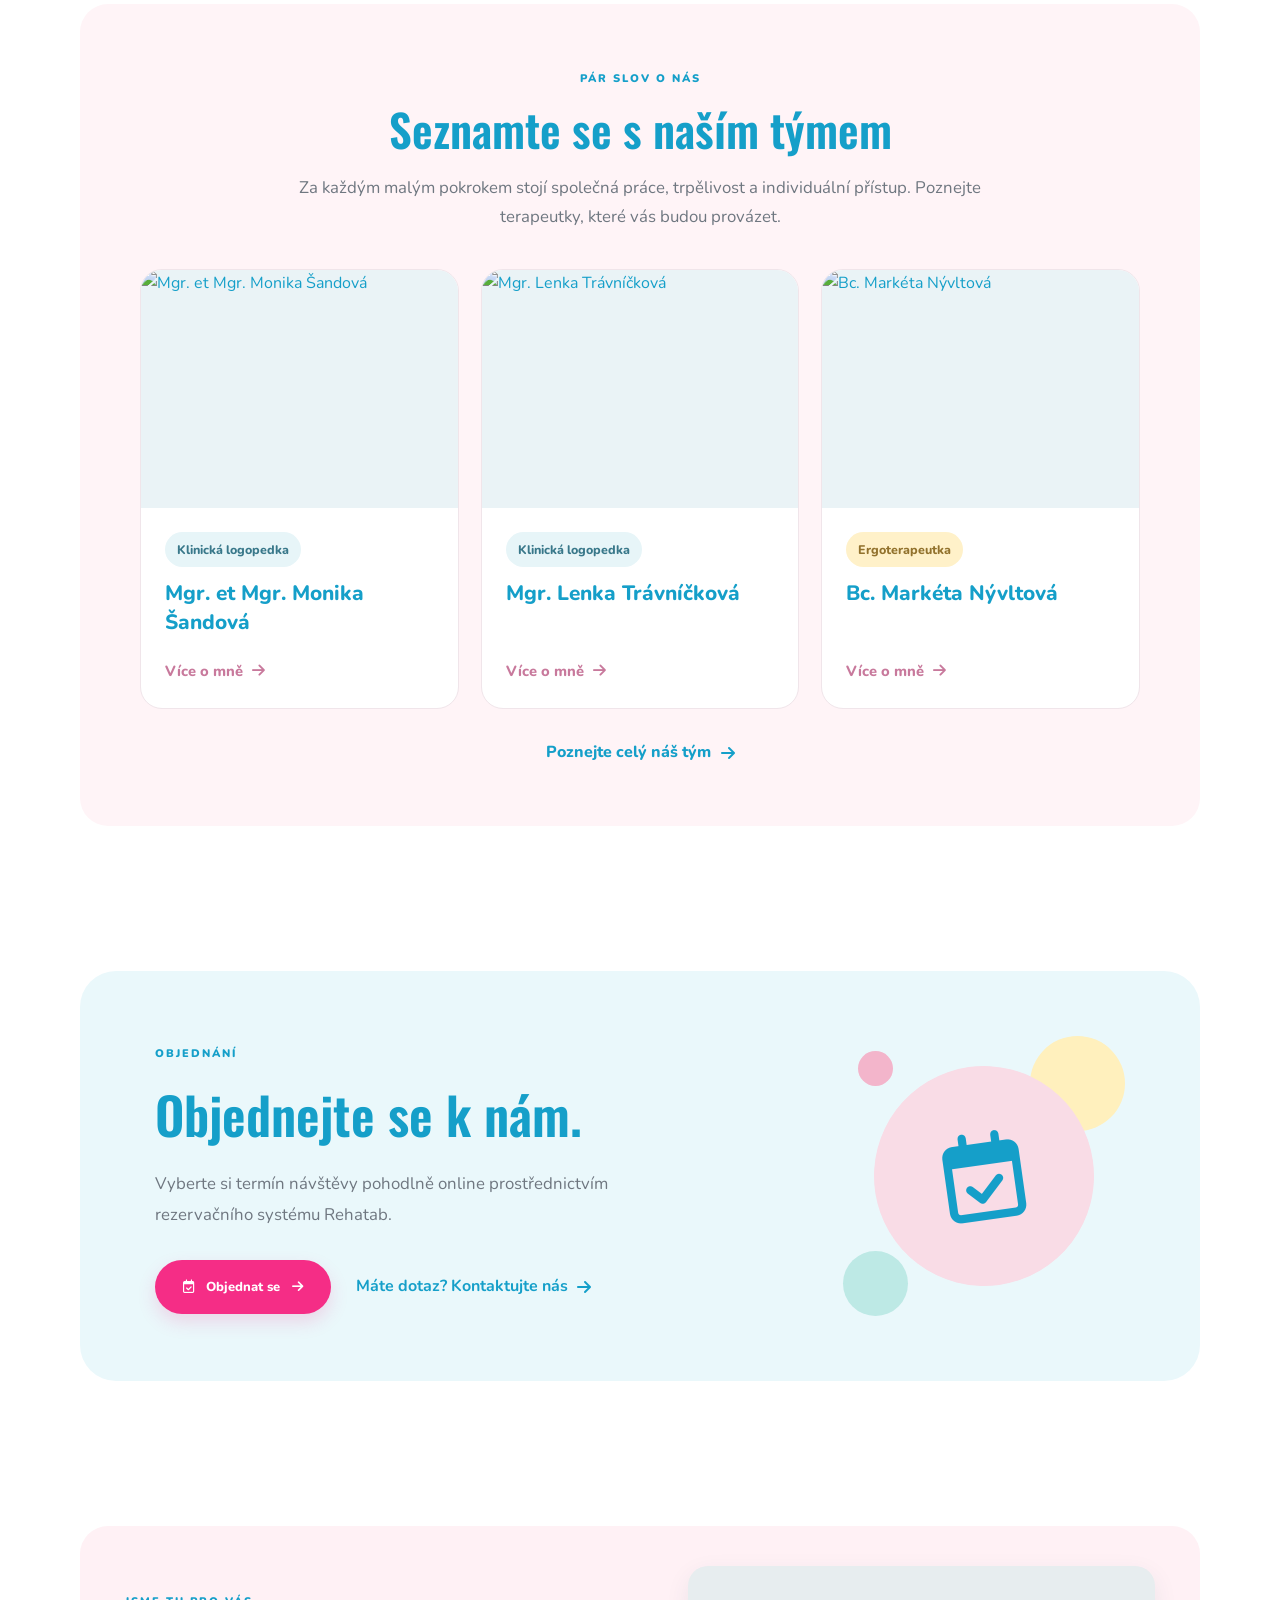
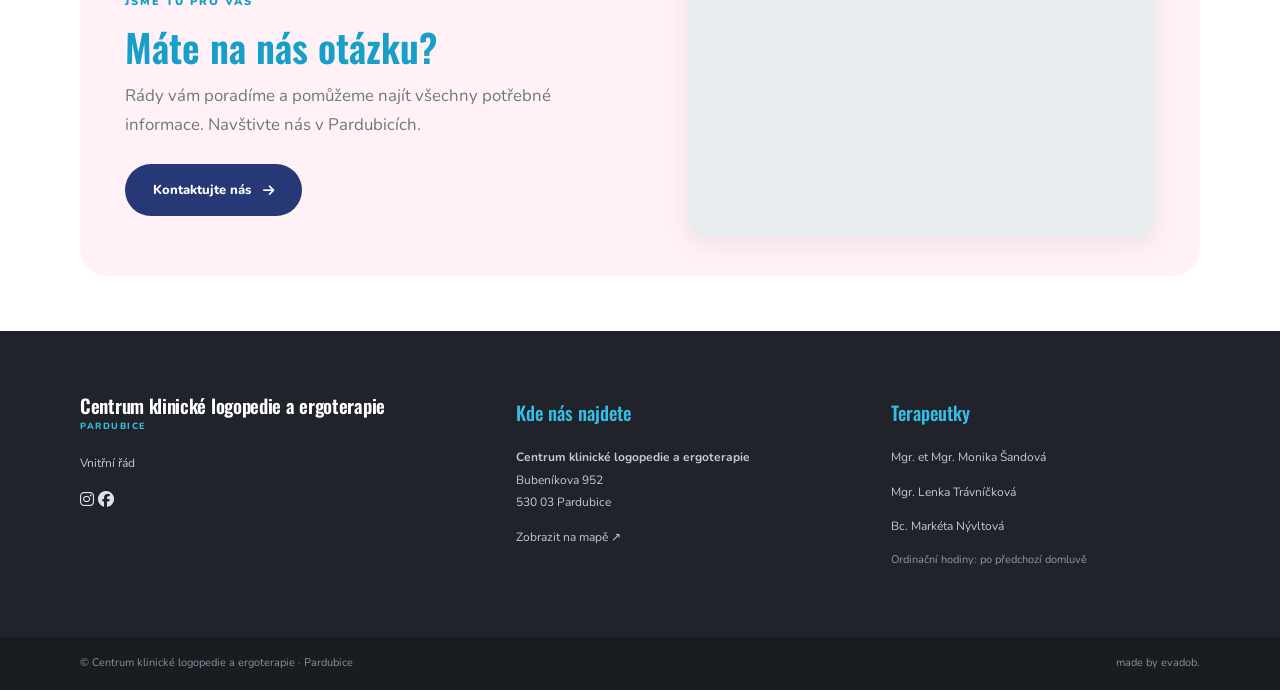
==== commit 56479278: "second version" ====
--- a/index.html
+++ b/index.html
@@ -8,7 +8,7 @@
       content="Logopedie v Pardubicích - individuální péče o děti i dospělé, hravě a s respektem."
     />
     <meta name="theme-color" content="#35bde3" />
-    <title>Logopedie & Ergoterapie Pardubice</title>
+    <title>Centrum klinické logopedie & ergoterapie Pardubice</title>
     <link rel="preconnect" href="https://fonts.googleapis.com" />
     <link rel="preconnect" href="https://fonts.gstatic.com" crossorigin />
     <link
@@ -21,16 +21,19 @@
     />
     <link rel="stylesheet" href="styles.css" />
     <link rel="stylesheet" href="responsive.css" />
+
+    <link rel="icon" type="img" href="images/logo.svg" />
   </head>
   <body>
+    <!-- Navigace -->
     <header class="site-header">
       <div class="container nav-wrap">
         <a
           class="brand"
-          href="#domu"
+          href="index.html"
           aria-label="Centrum klinické logopedie a ergoterapie"
         >
-          <!-- <span class="brand-mark" aria-hidden="true">☺</span> -->
+          <img src="images/logo.svg" alt="Logo" class="brand-logo" />
           <span class="brand-name"
             >CENTRUM KLINICKÉ LOGOPEDIE A ERGOTERAPIE<small
               >PARDUBICE</small
@@ -48,29 +51,16 @@
         <nav class="main-nav" id="main-nav" aria-label="Hlavní navigace">
           <a class="active" href="index.html">Úvod</a>
           <a href="o-nas.html">O nás</a>
-          <a href="#sluzby">S čím pomáháme</a>
+          <a href="logopedie-ergoterapie.html">S čím pomáháme</a>
           <a href="cenik.html">Ceník</a>
           <a href="kontakt.html">Kontakt</a>
-          <a
-            href="https://www.instagram.com/"
-            target="_blank"
-            aria-label="Instagram"
-          >
-            <i class="fa-brands fa-instagram"></i>
-          </a>
-
-          <a
-            href="https://www.facebook.com/"
-            target="_blank"
-            aria-label="Facebook"
-          >
-            <i class="fa-brands fa-facebook"></i>
-          </a>
+          <a href="objednani.html" class="nav-booking"> Objednat se </a>
         </nav>
       </div>
     </header>
 
     <main>
+      <!-- Hero -->
       <section class="hero" id="domu">
         <div class="container hero-grid">
           <div class="hero-copy">
@@ -86,7 +76,7 @@
             </p>
             <div class="hero-actions">
               <a class="button button-pink" href="kontakt.html"
-                >Objednat konzultaci</a
+                >Kontaktujte nás</a
               >
             </div>
           </div>
@@ -97,72 +87,278 @@
             ><span class="art-dot dot-three"></span>
           </div>
         </div>
-        <div class="wave wave-white" aria-hidden="true"></div>
+        <!-- <div class="wave wave-white" aria-hidden="true"></div> -->
       </section>
 
-      <section class="intro section" id="o-nas">
-        <div class="container intro-grid">
-          <div class="photo-card">
-            <div
-              class="photo-placeholder"
-              role="img"
-              aria-label="Příjemné prostředí logopedické ordinace"
-            ></div>
-          </div>
-          <div class="intro-copy">
-            <span class="eyebrow">PÁR SLOV O NÁS</span>
-            <h2>PROFILY<br />x3</h2>
-            <div class="short-line"></div>
-            <p>Fotka ambulance.</p>
-            <p>Sme nejlepší.</p>
-            <a class="text-link" href="o-nas.html"
-              >Poznejte, jak pracujeme <span aria-hidden="true">→</span></a
-            >
+      <!-- Sluzby -->
+
+      <!-- SLUŽBY – HLAVNÍ STRÁNKA -->
+      <section class="home-services" id="sluzby">
+        <div class="container">
+          <div class="home-services-card">
+            <div class="home-services-heading">
+              <span class="eyebrow">PODPORA NA VAŠÍ CESTĚ</span>
+
+              <h2>S čím vám pomůžeme?</h2>
+
+              <p>
+                Společně se zaměříme na to, co právě potřebujete. Vyberte si
+                oblast péče, o které se chcete dozvědět více.
+              </p>
+            </div>
+
+            <div class="home-services-grid">
+              <a
+                href="logopedie-ergoterapie.html#logopedie-deti"
+                class="home-services-item"
+              >
+                <span class="home-services-icon icon-pink" aria-hidden="true">
+                  🗣️
+                </span>
+
+                <h3>Logopedická péče o děti</h3>
+
+                <span class="home-services-link">
+                  Více informací
+                  <i class="fa-solid fa-arrow-right" aria-hidden="true"></i>
+                </span>
+              </a>
+
+              <a
+                href="logopedie-ergoterapie.html#logopedie-dospeli"
+                class="home-services-item"
+              >
+                <span class="home-services-icon icon-blue" aria-hidden="true">
+                  💬
+                </span>
+
+                <h3>Logopedická péče o dospělé</h3>
+
+                <span class="home-services-link">
+                  Více informací
+                  <i class="fa-solid fa-arrow-right" aria-hidden="true"></i>
+                </span>
+              </a>
+
+              <a
+                href="logopedie-ergoterapie.html#ergoterapie"
+                class="home-services-item"
+              >
+                <span class="home-services-icon icon-yellow" aria-hidden="true">
+                  🙌
+                </span>
+
+                <h3>Ergoterapie</h3>
+
+                <span class="home-services-link">
+                  Více informací
+                  <i class="fa-solid fa-arrow-right" aria-hidden="true"></i>
+                </span>
+              </a>
+
+              <a
+                href="logopedie-ergoterapie.html#skupinova-terapie"
+                class="home-services-item"
+              >
+                <span class="home-services-icon icon-green" aria-hidden="true">
+                  👫
+                </span>
+
+                <h3>Skupinová terapie</h3>
+
+                <span class="home-services-link">
+                  Více informací
+                  <i class="fa-solid fa-arrow-right" aria-hidden="true"></i>
+                </span>
+              </a>
+            </div>
+
+            <p class="home-services-note">
+              Konkrétní plán terapie vždy navrhujeme po vstupním vyšetření.
+            </p>
           </div>
         </div>
       </section>
 
-      <section class="services section" id="sluzby">
-        <div class="wave wave-top" aria-hidden="true"></div>
-        <div class="container services-inner">
-          <div class="section-heading">
-            <span class="eyebrow eyebrow-light">PODPORA NA VAŠÍ CESTĚ</span>
-            <h2>S čím vám pomůžeme</h2>
-            <div class="short-line line-light"></div>
-            <p>Společně se zaměříme na to, co právě potřebujete.</p>
-          </div>
-          <div class="service-grid">
-            <article class="service-card">
-              <div class="service-icon" aria-hidden="true">🗣️</div>
-              <h3>Logopedická péče o děti</h3>
-            </article>
-            <article class="service-card">
-              <div class="service-icon" aria-hidden="true">💬</div>
-              <h3>Logopedická péče o dospělé</h3>
-            </article>
-            <article class="service-card">
-              <div class="service-icon" aria-hidden="true">🙌</div>
-              <h3>Ergoterapie</h3>
-            </article>
-            <article class="service-card">
-              <div class="service-icon" aria-hidden="true">👫</div>
-              <h3>Skupinová terapie</h3>
-            </article>
-          </div>
-          <p class="service-note">
-            Konkrétní plán terapie vždy navrhujeme po vstupním vyšetření.
-          </p>
-        </div>
-        <div class="wave wave-bottom" aria-hidden="true"></div>
+      <!-- O nas -->
+
+      <!-- NÁŠ TÝM – HLAVNÍ STRÁNKA -->
+      <section class="home-team" id="o-nas">
+        <div class="container">
+          <div class="home-team-panel">
+            <div class="home-team-heading">
+              <span class="eyebrow">PÁR SLOV O NÁS</span>
+
+              <h2>Seznamte se s naším týmem</h2>
+
+              <p>
+                Za každým malým pokrokem stojí společná práce, trpělivost a
+                individuální přístup. Poznejte terapeutky, které vás budou
+                provázet.
+              </p>
+            </div>
+
+            <div class="home-team-grid">
+              <!-- MONIKA -->
+              <a href="o-nas.html#terapeutka-1" class="home-team-member">
+                <div class="home-team-photo">
+                  <img
+                    src="images/terapeutka-1.jpg"
+                    alt="Mgr. et Mgr. Monika Šandová"
+                    loading="lazy"
+                  />
+                </div>
+
+                <div class="home-team-member-content">
+                  <span class="home-team-role"> Klinická logopedka </span>
+
+                  <h3>Mgr. et Mgr. Monika Šandová</h3>
+
+                  <span class="home-team-link">
+                    Více o mně
+                    <i class="fa-solid fa-arrow-right" aria-hidden="true"></i>
+                  </span>
+                </div>
+              </a>
+
+              <!-- LENKA -->
+              <a href="o-nas.html#terapeutka-2" class="home-team-member">
+                <div class="home-team-photo">
+                  <img
+                    src="images/terapeutka-2.jpg"
+                    alt="Mgr. Lenka Trávníčková"
+                    loading="lazy"
+                  />
+                </div>
+
+                <div class="home-team-member-content">
+                  <span class="home-team-role"> Klinická logopedka </span>
+
+                  <h3>Mgr. Lenka Trávníčková</h3>
+
+                  <span class="home-team-link">
+                    Více o mně
+                    <i class="fa-solid fa-arrow-right" aria-hidden="true"></i>
+                  </span>
+                </div>
+              </a>
+
+              <!-- MARKÉTA -->
+              <a href="o-nas.html#terapeutka-3" class="home-team-member">
+                <div class="home-team-photo">
+                  <img
+                    src="images/terapeutka-3.jpg"
+                    alt="Bc. Markéta Nývltová"
+                    loading="lazy"
+                  />
+                </div>
+
+                <div class="home-team-member-content">
+                  <span class="home-team-role"> Ergoterapeutka </span>
+
+                  <h3>Bc. Markéta Nývltová</h3>
+
+                  <span class="home-team-link">
+                    Více o mně
+                    <i class="fa-solid fa-arrow-right" aria-hidden="true"></i>
+                  </span>
+                </div>
+              </a>
+            </div>
+
+            <div class="home-team-footer">
+              <a href="o-nas.html" class="home-team-all-link">
+                Poznejte celý náš tým
+                <i class="fa-solid fa-arrow-right" aria-hidden="true"></i>
+              </a>
+            </div>
+          </div>
+        </div>
       </section>
 
-      <section class="contact-cta">
-        <div class="container cta-wrap">
-          <div>
-            <span class="eyebrow eyebrow-light">KONTAKT</span>
-            <h2>Sem dát kontakt (adresa, mapa, ičo...)</h2>
-          </div>
-          <a class="button button-dark" href="kontakt.html">Kontaktujte nás</a>
+      <!-- OBJEDNÁNÍ -->
+      <section class="home-booking" id="objednani">
+        <div class="container">
+          <div class="home-booking-card">
+            <div class="home-booking-content">
+              <span class="eyebrow">OBJEDNÁNÍ</span>
+
+              <h2>Objednejte se k nám.</h2>
+
+              <p>
+                Vyberte si termín návštěvy pohodlně online prostřednictvím
+                rezervačního systému Rehatab.
+              </p>
+
+              <div class="home-booking-actions">
+                <a
+                  href="objednani.html"
+                  class="button button-pink home-booking-button"
+                >
+                  <i
+                    class="fa-regular fa-calendar-check"
+                    aria-hidden="true"
+                  ></i>
+                  Objednat se
+                  <i class="fa-solid fa-arrow-right" aria-hidden="true"></i>
+                </a>
+
+                <a href="kontakt.html" class="home-booking-contact">
+                  Máte dotaz? Kontaktujte nás
+                  <i class="fa-solid fa-arrow-right" aria-hidden="true"></i>
+                </a>
+              </div>
+            </div>
+
+            <div class="home-booking-visual" aria-hidden="true">
+              <div class="home-booking-circle">
+                <i class="fa-regular fa-calendar-check"></i>
+              </div>
+
+              <span class="home-booking-decoration decoration-one"></span>
+              <span class="home-booking-decoration decoration-two"></span>
+              <span class="home-booking-decoration decoration-three"></span>
+            </div>
+          </div>
+        </div>
+      </section>
+      <!-- KONTAKT – HLAVNÍ STRÁNKA -->
+      <section class="home-contact" id="kontakt">
+        <div class="container">
+          <div class="home-contact-card">
+            <!-- TEXT -->
+            <div class="home-contact-content">
+              <span class="eyebrow">JSME TU PRO VÁS</span>
+
+              <h2>Máte na nás otázku?</h2>
+
+              <p>
+                Rády vám poradíme a pomůžeme najít všechny potřebné informace.
+                Navštivte nás v Pardubicích.
+              </p>
+
+              <a
+                href="kontakt.html"
+                class="button button-dark home-contact-button"
+              >
+                Kontaktujte nás
+                <i class="fa-solid fa-arrow-right" aria-hidden="true"></i>
+              </a>
+            </div>
+
+            <!-- MAPA -->
+            <div class="home-contact-map">
+              <iframe
+                src="https://www.google.com/maps/embed?pb=!1m18!1m12!1m3!1d2562.56395470578!2d15.782418912591792!3d50.03826597139801!2m3!1f0!2f0!3f0!3m2!1i1024!2i768!4f13.1!3m3!1m2!1s0x470dccf292184921%3A0xe515aab301d8bd3d!2zQnViZW7DrWtvdmEgOTUyLCA1MzAgMDMgUGFyZHViaWNlIEktQsOtbMOpIFDFmWVkbcSbc3TDrQ!5e0!3m2!1sen!2scz!4v1795270134916!5m2!1sen!2scz"
+                width="600"
+                height="450"
+                style="border: 0"
+                allowfullscreen=""
+                loading="lazy"
+                referrerpolicy="strict-origin-when-cross-origin"
+              ></iframe>
+            </div>
+          </div>
         </div>
       </section>
     </main>
@@ -178,18 +374,35 @@
               ></span
             ></a
           >
-          <p>Blah bla.</p>
-          <p>Vnitřní řád (bude btn)</p>
+
+          <p><a href="vnitrni-rad.html">Vnitřní řád</a></p>
+          <div>
+            <a
+              href="https://www.instagram.com/"
+              target="_blank"
+              aria-label="Instagram"
+            >
+              <i class="fa-brands fa-instagram"></i>
+            </a>
+
+            <a
+              href="https://www.facebook.com/"
+              target="_blank"
+              aria-label="Facebook"
+            >
+              <i class="fa-brands fa-facebook"></i>
+            </a>
+          </div>
         </div>
         <div>
           <h3>Kde nás najdete</h3>
           <p>
-            <strong>Logopedie a Ergoterapie Pardubice</strong
-            ><br />Adresa<br />530 03 Pardubice
+            <strong>Centrum klinické logopedie a ergoterapie</strong
+            ><br />Bubeníkova 952<br />530 03 Pardubice
           </p>
           <p>
             <a
-              href="https://maps.google.com/?q=Pardubice"
+              href="https://maps.app.goo.gl/NBCkxNVb98JQitpB8"
               target="_blank"
               rel="noopener"
               >Zobrazit na mapě ↗</a
@@ -197,10 +410,10 @@
           </p>
         </div>
         <div>
-          <h3>Kontakt</h3>
-          <p>Kontakt 1</p>
-          <p>Kontakt 2</p>
-          <p>Kontakt 3</p>
+          <h3>Terapeutky</h3>
+          <p><a href="o-nas.html">Mgr. et Mgr. Monika Šandová</a></p>
+          <p><a href="o-nas.html">Mgr. Lenka Trávníčková</a></p>
+          <p><a href="o-nas.html">Bc. Markéta Nývltová</a></p>
           <p class="footer-small">Ordinační hodiny: po předchozí domluvě</p>
         </div>
       </div>
--- a/styles.css
+++ b/styles.css
@@ -45,6 +45,41 @@
   justify-content: space-between;
   gap: 28px;
 }
+/* TLAČÍTKO OBJEDNAT SE V MENU */
+
+.main-nav .nav-booking {
+  display: inline-flex;
+  align-items: center;
+  justify-content: center;
+  gap: 9px;
+
+  padding: 12px 22px;
+  border-radius: 999px;
+
+  background: #f6c7d7;
+  color: var(--navy);
+
+  font-weight: 800;
+  text-decoration: none;
+  white-space: nowrap;
+
+  transition:
+    background 0.25s ease,
+    transform 0.25s ease,
+    box-shadow 0.25s ease;
+}
+
+.main-nav .nav-booking:hover,
+.main-nav .nav-booking.active {
+  background: #efadc5;
+  color: var(--blue-deep);
+  transform: translateY(-2px);
+  box-shadow: 0 6px 18px rgba(195, 98, 133, 0.18);
+}
+
+.main-nav .nav-booking i {
+  font-size: 1rem;
+}
 
 /* logo */
 .brand {
@@ -66,6 +101,12 @@
   color: var(--blue-deep);
   font: 800 9px var(--font-body);
   letter-spacing: 1.5px;
+}
+.brand-logo {
+  width: 50px;
+  height: 50px;
+  object-fit: contain;
+  display: block;
 }
 /* main nav */
 .main-nav {
@@ -287,8 +328,339 @@
   display: inline-block;
   margin-top: 10px;
 }
-
-/* services */
+/* --------------------------------- Main page - terapeutky */
+/* =========================================
+   INDEX – NÁŠ TÝM
+========================================= */
+
+.home-team {
+  padding: 55px 0;
+  background: #ffffff;
+}
+
+.home-team-panel {
+  padding: 60px;
+  border-radius: 28px;
+  background: #fff4f7;
+}
+
+/* NADPIS */
+
+.home-team-heading {
+  max-width: 700px;
+  margin: 0 auto 38px;
+  text-align: center;
+}
+
+.home-team-heading h2 {
+  margin: 12px 0 16px;
+  font-family: var(--font-display);
+  font-size: clamp(2.2rem, 3.5vw, 3.2rem);
+  line-height: 1.2;
+  color: var(--blue-deep);
+}
+
+.home-team-heading p {
+  margin: 0;
+  color: var(--muted);
+  font-size: 1.05rem;
+  line-height: 1.75;
+}
+
+/* MŘÍŽKA TERAPEUTEK */
+
+.home-team-grid {
+  display: grid;
+  grid-template-columns: repeat(3, minmax(0, 1fr));
+  gap: 22px;
+}
+
+/* KARTA */
+
+.home-team-member {
+  display: flex;
+  flex-direction: column;
+  min-width: 0;
+  overflow: hidden;
+
+  border: 1px solid #f0e5ea;
+  border-radius: 22px;
+  background: #ffffff;
+
+  color: var(--blue-deep);
+  text-decoration: none;
+
+  transition:
+    transform 0.25s ease,
+    box-shadow 0.25s ease,
+    border-color 0.25s ease;
+}
+
+.home-team-member:hover {
+  transform: translateY(-5px);
+  border-color: #e9c5d4;
+  box-shadow: 0 12px 28px rgba(24, 66, 87, 0.1);
+}
+
+.home-team-member:focus-visible {
+  outline: 3px solid #243b63;
+  outline-offset: 4px;
+}
+
+/* FOTOGRAFIE */
+
+.home-team-photo {
+  width: 100%;
+  aspect-ratio: 4 / 3;
+  overflow: hidden;
+  background: #eaf3f6;
+}
+
+.home-team-photo img {
+  display: block;
+  width: 100%;
+  height: 100%;
+  object-fit: cover;
+  object-position: center 25%;
+
+  transition: transform 0.35s ease;
+}
+
+.home-team-member:hover .home-team-photo img {
+  transform: scale(1.04);
+}
+
+/* TEXT KARTY */
+
+.home-team-member-content {
+  display: flex;
+  flex-direction: column;
+  flex: 1;
+  align-items: flex-start;
+  padding: 24px;
+}
+
+.home-team-role {
+  display: inline-block;
+  margin-bottom: 12px;
+  padding: 7px 12px;
+
+  border-radius: 999px;
+  background: #e7f5f8;
+
+  color: #39788a;
+  font-size: 0.78rem;
+  font-weight: 800;
+}
+
+.home-team-member:nth-child(3) .home-team-role {
+  background: #fff1c9;
+  color: #92722d;
+}
+
+.home-team-member h3 {
+  margin: 0 0 22px;
+  font-size: 1.3rem;
+  line-height: 1.4;
+  font-weight: 800;
+  color: var(--blue-deep);
+}
+
+/* ODKAZ V KARTĚ */
+
+.home-team-link {
+  display: inline-flex;
+  align-items: center;
+  gap: 9px;
+  margin-top: auto;
+
+  color: #c8799c;
+  font-size: 0.92rem;
+  font-weight: 800;
+}
+
+.home-team-link i {
+  transition: transform 0.25s ease;
+}
+
+.home-team-member:hover .home-team-link i {
+  transform: translateX(5px);
+}
+
+/* ODKAZ POD KARTAMI */
+
+.home-team-footer {
+  margin-top: 30px;
+  text-align: center;
+}
+
+.home-team-all-link {
+  display: inline-flex;
+  align-items: center;
+  gap: 10px;
+
+  color: var(--blue-deep);
+  font-weight: 800;
+  text-decoration: none;
+}
+
+.home-team-all-link:hover {
+  text-decoration: underline;
+}
+/* services MAIN PAGE */
+/* =========================================
+   INDEX – SLUŽBY
+========================================= */
+
+.home-services {
+  padding: 55px 0;
+  background: #ffffff;
+}
+
+.home-services-card {
+  padding: 60px;
+  border-radius: 28px;
+  background: #eaf8fb;
+}
+
+/* NADPIS */
+
+.home-services-heading {
+  max-width: 680px;
+  margin: 0 auto 38px;
+  text-align: center;
+}
+
+.home-services-heading h2 {
+  margin: 12px 0 16px;
+  font-family: var(--font-display);
+  font-size: clamp(2.2rem, 3.5vw, 3.2rem);
+  line-height: 1.2;
+  color: var(--blue-deep);
+}
+
+.home-services-heading p {
+  margin: 0;
+  color: var(--muted);
+  font-size: 1.05rem;
+  line-height: 1.75;
+}
+
+/* MŘÍŽKA SLUŽEB */
+
+.home-services-grid {
+  display: grid;
+  grid-template-columns: repeat(4, minmax(0, 1fr));
+  gap: 18px;
+}
+
+/* JEDNOTLIVÉ KARTY */
+
+.home-services-item {
+  display: flex;
+  flex-direction: column;
+  align-items: flex-start;
+  min-width: 0;
+  min-height: 235px;
+  padding: 26px 22px;
+
+  border: 1px solid #edf1f3;
+  border-radius: 22px;
+  background: #ffffff;
+
+  color: var(--blue-deep);
+  text-decoration: none;
+
+  transition:
+    transform 0.25s ease,
+    box-shadow 0.25s ease,
+    border-color 0.25s ease;
+}
+
+.home-services-item:hover {
+  transform: translateY(-5px);
+  border-color: #c8e5ec;
+  box-shadow: 0 12px 28px rgba(24, 66, 87, 0.1);
+}
+
+.home-services-item:focus-visible {
+  outline: 3px solid #243b63;
+  outline-offset: 4px;
+}
+
+/* IKONY */
+
+.home-services-icon {
+  display: flex;
+  align-items: center;
+  justify-content: center;
+
+  width: 62px;
+  height: 62px;
+  margin-bottom: 22px;
+
+  border-radius: 18px;
+  font-size: 1.9rem;
+}
+
+.home-services-icon.icon-pink {
+  background: #fce4ed;
+}
+
+.home-services-icon.icon-blue {
+  background: #dff2f8;
+}
+
+.home-services-icon.icon-yellow {
+  background: #fff1c9;
+}
+
+.home-services-icon.icon-green {
+  background: #e1f3e8;
+}
+
+/* TEXT KARET */
+
+.home-services-item h3 {
+  margin: 0 0 20px;
+  font-size: 1.08rem;
+  line-height: 1.45;
+  font-weight: 800;
+  color: var(--blue-deep);
+}
+
+/* ODKAZ V KARTĚ */
+
+.home-services-link {
+  display: inline-flex;
+  align-items: center;
+  gap: 9px;
+  margin-top: auto;
+
+  color: #c8799c;
+  font-size: 0.9rem;
+  font-weight: 800;
+}
+
+.home-services-link i {
+  transition: transform 0.25s ease;
+}
+
+.home-services-item:hover .home-services-link i {
+  transform: translateX(5px);
+}
+
+/* POZNÁMKA POD KARTAMI */
+
+.home-services-note {
+  margin: 28px 0 0;
+  color: var(--muted);
+  font-size: 0.92rem;
+  line-height: 1.6;
+  text-align: center;
+}
+
+/* ------------------------ services */
 .services {
   position: relative;
   overflow: hidden;
@@ -487,6 +859,247 @@
   display: flex;
   justify-content: space-between;
   gap: 20px;
+}
+/* MAIN PAGE Kontakt */
+/* =========================================
+   INDEX – KONTAKT S MAPOU
+========================================= */
+
+.home-contact {
+  padding: 55px 0;
+  background: #ffffff;
+}
+
+.home-contact-card {
+  display: grid;
+  grid-template-columns: 1fr 0.9fr;
+  align-items: center;
+  gap: 45px;
+
+  padding: 40px 45px;
+  border-radius: 28px;
+  background: #fff1f5;
+}
+
+/* TEXT */
+
+.home-contact-content {
+  min-width: 0;
+}
+
+.home-contact-content h2 {
+  margin: 10px 0 12px;
+  font-family: var(--font-display);
+  font-size: clamp(2rem, 3vw, 2.8rem);
+  line-height: 1.2;
+  color: var(--blue-deep);
+}
+
+.home-contact-content p {
+  max-width: 440px;
+  margin: 0 0 25px;
+  color: var(--muted);
+  font-size: 1.05rem;
+  line-height: 1.7;
+}
+
+.home-contact-button {
+  display: inline-flex;
+  align-items: center;
+  justify-content: center;
+  gap: 12px;
+
+  padding: 15px 28px;
+  border-radius: 999px;
+  font-weight: 800;
+  text-decoration: none;
+
+  transition:
+    transform 0.25s ease,
+    box-shadow 0.25s ease;
+}
+
+.home-contact-button:hover {
+  transform: translateY(-3px);
+  box-shadow: 0 8px 20px rgba(24, 66, 87, 0.15);
+}
+
+/* MAPA */
+
+.home-contact-map {
+  width: 100%;
+  height: 270px;
+  overflow: hidden;
+  border-radius: 20px;
+  background: #e7edef;
+  box-shadow: 0 8px 24px rgba(24, 66, 87, 0.08);
+}
+
+.home-contact-map iframe {
+  display: block;
+  width: 100%;
+  height: 100%;
+  border: 0;
+}
+
+/* MAIN PAGE OBJEDNANI */
+/* =========================================
+   INDEX – SEKCE OBJEDNÁNÍ
+========================================= */
+
+.home-booking {
+  padding: 90px 0;
+  background: #ffffff;
+}
+
+.home-booking-card {
+  position: relative;
+  display: grid;
+  grid-template-columns: 1.4fr 0.6fr;
+  align-items: center;
+  gap: 30px;
+
+  padding: 65px 75px;
+  border-radius: 36px;
+  background: #eaf8fb;
+  overflow: hidden;
+}
+
+/* TEXTOVÁ ČÁST */
+
+.home-booking-content {
+  position: relative;
+  z-index: 2;
+}
+
+.home-booking-content h2 {
+  max-width: 650px;
+  margin: 18px 0 22px;
+
+  font-family: var(--font-display);
+  font-size: clamp(2.4rem, 4vw, 3.7rem);
+  line-height: 1.2;
+  color: var(--blue-deep);
+}
+
+.home-booking-content h2 span {
+  display: block;
+  color: #d989aa;
+}
+
+.home-booking-content p {
+  max-width: 540px;
+  margin: 0 0 30px;
+
+  color: var(--muted);
+  font-size: 1.05rem;
+  line-height: 1.85;
+}
+
+/* TLAČÍTKA */
+
+.home-booking-actions {
+  display: flex;
+  align-items: center;
+  flex-wrap: wrap;
+  gap: 25px;
+}
+
+.home-booking-button {
+  display: inline-flex;
+  align-items: center;
+  justify-content: center;
+  gap: 12px;
+
+  padding: 16px 28px;
+  border-radius: 999px;
+
+  font-weight: 800;
+  text-decoration: none;
+
+  transition:
+    transform 0.25s ease,
+    box-shadow 0.25s ease;
+}
+
+.home-booking-button:hover {
+  transform: translateY(-3px);
+  box-shadow: 0 8px 22px rgba(195, 98, 133, 0.2);
+}
+
+.home-booking-contact {
+  display: inline-flex;
+  align-items: center;
+  gap: 9px;
+
+  color: var(--blue-deep);
+  font-weight: 700;
+  text-decoration: none;
+  transition: gap 0.2s ease;
+}
+
+.home-booking-contact:hover {
+  gap: 14px;
+  text-decoration: underline;
+}
+
+/* DEKORATIVNÍ ČÁST */
+
+.home-booking-visual {
+  position: relative;
+  display: flex;
+  align-items: center;
+  justify-content: center;
+  min-height: 280px;
+}
+
+.home-booking-circle {
+  position: relative;
+  z-index: 1;
+
+  display: flex;
+  align-items: center;
+  justify-content: center;
+
+  width: 220px;
+  height: 220px;
+
+  border-radius: 50%;
+  background: #f9dce6;
+  color: var(--blue-deep);
+
+  font-size: 5.5rem;
+  transform: rotate(-8deg);
+}
+
+.home-booking-decoration {
+  position: absolute;
+  display: block;
+  border-radius: 50%;
+}
+
+.decoration-one {
+  width: 95px;
+  height: 95px;
+  top: 0;
+  right: 0;
+  background: #fff0bd;
+}
+
+.decoration-two {
+  width: 65px;
+  height: 65px;
+  bottom: 0;
+  left: 0;
+  background: #bde9e5;
+}
+
+.decoration-three {
+  width: 35px;
+  height: 35px;
+  top: 15px;
+  left: 15px;
+  background: #f3b5cb;
 }
 
 /* ------------------------------------------- Cenik */
@@ -978,299 +1591,509 @@
   border: 0;
 }
 
-/* Terapeutky */
-
-.contact-team {
-  background: #f8fbfb;
-}
-
-.contact-team-grid {
+/* ------------------------------------------- O nás */
+
+/* =========================================
+   O NÁS – DESKTOPOVÉ ZOBRAZENÍ
+   Platí pouze pro obrazovky nad 800 px
+========================================= */
+
+@media (min-width: 801px) {
+  /* ÚVODNÍ SEKCE */
+
+  .therapists-hero {
+    padding: 105px 0 95px;
+    background: #eaf8fb;
+  }
+
+  .therapists-hero-inner {
+    max-width: 850px;
+    margin: 0 auto;
+    text-align: center;
+  }
+
+  .therapists-hero h1 {
+    margin: 18px 0 25px;
+    font-size: clamp(3.5rem, 5vw, 5rem);
+    line-height: 1.12;
+    color: var(--blue-deep);
+  }
+
+  .therapists-hero p {
+    max-width: 650px;
+    margin: 0 auto;
+    font-size: 1.15rem;
+    line-height: 1.85;
+    color: var(--muted);
+  }
+
+  /* SEKCE TERAPEUTEK */
+
+  .therapists-section {
+    padding: 90px 0 110px;
+    background: #f8fbfc;
+  }
+
+  .therapists-section > .container {
+    max-width: 1240px;
+  }
+
+  .therapists-section .about-heading {
+    margin-bottom: 45px;
+    text-align: center;
+  }
+
+  /* PROFILY */
+
+  .therapist-profile {
+    display: grid;
+    grid-template-columns: minmax(280px, 0.75fr) minmax(0, 1.65fr);
+    align-items: start;
+    gap: 55px;
+
+    margin-bottom: 55px;
+    padding: 48px;
+
+    background: #ffffff;
+    border: 1px solid #edf2f4;
+    border-radius: 32px;
+
+    box-shadow: 0 12px 40px rgba(27, 66, 86, 0.055);
+  }
+
+  .therapist-profile:last-child {
+    margin-bottom: 0;
+  }
+
+  /* Prostřední profil – fotografie napravo */
+
+  .therapist-profile.therapist-reverse {
+    grid-template-columns: minmax(0, 1.65fr) minmax(280px, 0.75fr);
+    background: #fff9fb;
+  }
+
+  .therapist-reverse .therapist-photo {
+    grid-column: 2;
+    grid-row: 1;
+  }
+
+  .therapist-reverse .therapist-content {
+    grid-column: 1;
+    grid-row: 1;
+  }
+
+  /* FOTOGRAFIE */
+
+  .therapist-photo {
+    position: sticky;
+    top: 110px;
+    width: 100%;
+    overflow: hidden;
+
+    border-radius: 24px;
+    background: #eaf3f6;
+  }
+
+  .therapist-photo img {
+    display: block;
+    width: 100%;
+    height: auto;
+    aspect-ratio: 4 / 5;
+    object-fit: cover;
+    object-position: center top;
+  }
+
+  /* TEXTOVÁ ČÁST */
+
+  .therapist-content {
+    min-width: 0;
+  }
+
+  .therapist-specialization {
+    display: inline-block;
+    margin-bottom: 14px;
+    padding: 8px 15px;
+
+    border-radius: 999px;
+    background: #e8f6fa;
+
+    color: #286d83;
+    font-size: 0.8rem;
+    font-weight: 800;
+    letter-spacing: 0.08em;
+  }
+
+  .therapist-specialization.therapist-ergo {
+    background: #fce7ef;
+    color: #a94d72;
+  }
+
+  .therapist-content h2 {
+    margin: 0 0 18px;
+    font-size: clamp(2rem, 3vw, 2.8rem);
+    line-height: 1.2;
+    color: var(--blue-deep);
+  }
+
+  .therapist-intro {
+    max-width: 690px;
+    margin: 0 0 30px;
+    font-size: 1.05rem;
+    line-height: 1.85;
+    color: var(--muted);
+  }
+
+  /* VZDĚLÁNÍ, KURZY A PRAXE */
+
+  .therapist-info-grid {
+    display: grid;
+    grid-template-columns: repeat(2, minmax(0, 1fr));
+    gap: 20px;
+    align-items: start;
+  }
+
+  .therapist-info {
+    min-width: 0;
+    padding: 25px 24px;
+
+    border: 1px solid #edf1f3;
+    border-radius: 20px;
+    background: #f8fbfc;
+  }
+
+  .therapist-info:nth-child(2) {
+    background: #fff8fa;
+    border-color: #f6e8ed;
+  }
+
+  .therapist-info:nth-child(3) {
+    background: #fffaf0;
+    border-color: #f4eddb;
+  }
+
+  .therapist-info h3 {
+    margin: 0 0 16px;
+    padding-bottom: 12px;
+
+    border-bottom: 2px solid #d9eaf0;
+
+    color: var(--blue-deep);
+    font-size: 1.15rem;
+    font-weight: 800;
+  }
+
+  .therapist-info ul {
+    margin: 0;
+    padding-left: 19px;
+  }
+
+  .therapist-info li {
+    margin-bottom: 11px;
+    color: #526774;
+    font-size: 0.94rem;
+    line-height: 1.7;
+    overflow-wrap: anywhere;
+  }
+
+  .therapist-info li:last-child {
+    margin-bottom: 0;
+  }
+
+  .therapist-info li::marker {
+    color: #65b8cc;
+  }
+
+  /* KONTAKT */
+
+  .therapist-contact {
+    display: flex;
+    align-items: center;
+    gap: 16px;
+
+    margin-top: 28px;
+    padding: 20px 24px;
+
+    border-radius: 20px;
+    background: #eaf7fa;
+  }
+
+  .therapist-contact strong {
+    display: block;
+    margin-bottom: 5px;
+    color: var(--blue-deep);
+  }
+
+  .therapist-contact a {
+    color: #286d83;
+    font-weight: 700;
+    text-decoration: none;
+    overflow-wrap: anywhere;
+  }
+
+  .therapist-contact a:hover {
+    text-decoration: underline;
+  }
+
+  /* ZÁVĚREČNÁ SEKCE */
+
+  .therapists-bottom {
+    padding: 95px 0;
+    background: #fce8ef;
+    text-align: center;
+  }
+
+  .therapists-bottom-content {
+    max-width: 700px;
+    margin: 0 auto;
+  }
+
+  .therapists-bottom h2 {
+    margin: 15px 0 20px;
+    color: var(--blue-deep);
+    font-size: clamp(2.2rem, 3.5vw, 3.2rem);
+  }
+
+  .therapists-bottom p {
+    max-width: 550px;
+    margin: 0 auto 28px;
+    color: var(--muted);
+    line-height: 1.8;
+  }
+}
+
+/* =========================================
+   OBJEDNÁNÍ – ÚVODNÍ SEKCE
+========================================= */
+
+/* Tmavě modré nadpisy na stránce Objednání */
+
+.booking-hero h1,
+.booking-card h2,
+.booking-heading h2,
+.booking-step h3,
+.booking-contact-inner h2 {
+  color: #a77929;
+}
+
+.booking-hero {
+  padding: 95px 0 85px;
+  background: #eaf8fb;
+  text-align: center;
+}
+
+.booking-hero-inner {
+  max-width: 760px;
+  margin: 0 auto;
+}
+
+.booking-hero h1 {
+  margin: 15px 0 20px;
+  font-family: var(--font-display);
+  font-size: clamp(2.8rem, 6vw, 4.5rem);
+  line-height: 1.15;
+  color: var(--navy);
+}
+
+.booking-hero p {
+  max-width: 580px;
+  margin: 0 auto;
+  color: var(--muted);
+  font-size: 1.12rem;
+  line-height: 1.8;
+}
+
+/* =========================================
+   KARTA ONLINE OBJEDNÁNÍ
+========================================= */
+
+.booking-section {
+  padding: 85px 0;
+  background: #ffffff;
+}
+
+.booking-card {
+  max-width: 800px;
+  margin: 0 auto;
+  padding: 55px 55px 50px;
+
+  background: #fff8fa;
+  border: 1px solid #f9e0e9;
+  border-radius: 32px;
+
+  text-align: center;
+  box-shadow: 0 12px 35px rgba(24, 66, 87, 0.05);
+}
+
+.booking-icon {
+  display: flex;
+  align-items: center;
+  justify-content: center;
+
+  width: 85px;
+  height: 85px;
+  margin: 0 auto 25px;
+
+  border-radius: 50%;
+  background: #f9dce6;
+  color: var(--blue-deep);
+  font-size: 2rem;
+}
+
+.booking-card h2 {
+  margin: 12px 0 18px;
+  font-family: var(--font-display);
+  font-size: clamp(2rem, 4vw, 2.8rem);
+  color: var(--blue-deep);
+}
+
+.booking-card > p {
+  max-width: 560px;
+  margin: 0 auto 30px;
+  color: var(--muted);
+  line-height: 1.8;
+}
+
+.booking-main-button {
+  display: inline-flex;
+  align-items: center;
+  justify-content: center;
+  gap: 12px;
+
+  padding: 17px 30px;
+  border-radius: 999px;
+
+  font-size: 1rem;
+  font-weight: 800;
+  text-decoration: none;
+
+  transition:
+    transform 0.25s ease,
+    box-shadow 0.25s ease;
+}
+
+.booking-main-button:hover {
+  transform: translateY(-3px);
+  box-shadow: 0 8px 20px rgba(195, 98, 133, 0.18);
+}
+
+.booking-card .booking-note {
+  margin: 18px 0 0;
+  font-size: 0.85rem;
+  color: var(--muted);
+}
+
+/* =========================================
+   JAK SE OBJEDNAT – 3 KROKY
+========================================= */
+
+.booking-steps-section {
+  padding: 85px 0;
+  background: #f3fafb;
+}
+
+.booking-heading {
+  max-width: 650px;
+  margin: 0 auto 45px;
+  text-align: center;
+}
+
+.booking-heading h2 {
+  margin: 12px 0 15px;
+  font-family: var(--font-display);
+  font-size: clamp(2rem, 4vw, 3rem);
+  color: var(--blue-deep);
+}
+
+.booking-heading p {
+  color: var(--muted);
+  line-height: 1.7;
+}
+
+.booking-steps {
   display: grid;
-  grid-template-columns: repeat(3, 1fr);
-  gap: 25px;
-  margin-top: 45px;
-}
-
-.contact-person {
-  overflow: hidden;
-  background: #fff;
-  border-radius: 24px;
-  box-shadow: 0 10px 35px rgba(35, 65, 85, 0.06);
-  transition:
-    transform 0.3s ease,
-    box-shadow 0.3s ease;
-}
-
-.contact-person:hover {
-  transform: translateY(-6px);
-  box-shadow: 0 15px 40px rgba(35, 65, 85, 0.11);
-}
-
-.contact-person-photo {
-  height: 280px;
-  overflow: hidden;
-  background: #eaf4f4;
-}
-
-.contact-person-photo img {
-  width: 100%;
-  height: 100%;
-  display: block;
-  object-fit: cover;
-  object-position: center top;
-  transition: transform 0.4s ease;
-}
-
-.contact-person:hover .contact-person-photo img {
-  transform: scale(1.04);
-}
-
-.contact-person-content {
-  padding: 28px 25px 32px;
-}
-
-.person-role {
-  display: inline-block;
-  margin-bottom: 12px;
-  color: var(--pink);
-  font-size: 0.72rem;
-  font-weight: 800;
-  letter-spacing: 1px;
-}
-
-.contact-person-content h3 {
-  margin: 0 0 15px;
-  color: var(--blue-deep);
-  font-family: var(--font-display);
-  font-size: 1.4rem;
-}
-
-.contact-person-content p {
+  grid-template-columns: repeat(3, minmax(0, 1fr));
+  gap: 24px;
+}
+
+.booking-step {
+  position: relative;
+  padding: 35px 25px;
+  border-radius: 26px;
+  background: #ffffff;
+  text-align: center;
+}
+
+.booking-step-number {
+  position: absolute;
+  top: 20px;
+  right: 23px;
+
+  color: #c4e7ef;
+  font-family: var(--font-display);
+  font-size: 2rem;
+  font-weight: 700;
+}
+
+.booking-step-icon {
+  display: flex;
+  align-items: center;
+  justify-content: center;
+
+  width: 70px;
+  height: 70px;
+  margin: 0 auto 22px;
+
+  background: #e7f6f9;
+  border-radius: 50%;
+  color: var(--blue-deep);
+  font-size: 1.6rem;
+}
+
+.booking-step:nth-child(2) .booking-step-icon {
+  background: #fce8ef;
+}
+
+.booking-step:nth-child(3) .booking-step-icon {
+  background: #fff1cc;
+}
+
+.booking-step h3 {
+  margin: 0 0 12px;
+  color: var(--blue-deep);
+  font-size: 1.2rem;
+}
+
+.booking-step p {
   margin: 0;
   color: var(--muted);
   font-size: 0.95rem;
-  line-height: 1.8;
-}
-
-/* ------------------------------------------- O nás */
-
-.therapists-hero {
-  padding: 85px 0 95px;
-  background: linear-gradient(120deg, #45c2e450, #7bd9e907);
+  line-height: 1.7;
+}
+
+/* =========================================
+   ZÁVĚREČNÁ KONTAKTNÍ SEKCE
+========================================= */
+
+.booking-contact-section {
+  padding: 85px 0;
+  background: #fce8ef;
   text-align: center;
 }
 
-.therapists-hero-inner {
-  max-width: 780px;
-  margin: 0 auto;
-}
-
-.therapists-hero h1 {
-  margin: 18px 0;
-  color: var(--blue-deep);
-  font-family: var(--font-display);
-  font-size: clamp(2.5rem, 5vw, 4rem);
-  line-height: 1.15;
-}
-
-.therapists-hero h1 span {
-  color: var(--navy);
-}
-
-.therapists-hero p {
+.booking-contact-inner {
   max-width: 650px;
   margin: 0 auto;
-  color: var(--muted);
-  font-size: 1.05rem;
+}
+
+.booking-contact-inner h2 {
+  margin: 15px 0;
+  font-family: var(--font-display);
+  font-size: clamp(2rem, 4vw, 3rem);
+  color: var(--blue-deep);
+}
+
+.booking-contact-inner p {
+  margin: 0 auto 28px;
+  color: var(--muted);
   line-height: 1.8;
 }
-
-/* profily */
-
-.therapists-section {
-  background: #fff;
-}
-
-.therapist-profile {
-  display: grid;
-  grid-template-columns: 0.8fr 1.2fr;
-  align-items: start;
-  gap: 55px;
-  margin-top: 85px;
-  padding-bottom: 75px;
-  border-bottom: 1px solid #e9eeee;
-}
-
-.therapist-profile:last-child {
-  border-bottom: none;
-  padding-bottom: 0;
-}
-
-/* Prohození fotografie a textu */
-
-.therapist-reverse .therapist-photo {
-  order: 2;
-}
-
-.therapist-reverse .therapist-content {
-  order: 1;
-}
-
-/* fotky */
-
-.therapist-photo {
-  position: relative;
-  height: 490px;
-  overflow: hidden;
-  border-radius: 28px;
-  background: #eaf4f4;
-  box-shadow: 0 12px 35px rgba(35, 65, 85, 0.09);
-}
-
-.therapist-photo img {
-  display: block;
-  width: 100%;
-  height: 100%;
-  object-fit: cover;
-  object-position: center top;
-}
-
-.therapist-content {
-  padding: 10px 0;
-}
-
-.therapist-specialization {
-  display: inline-block;
-  margin-bottom: 15px;
-  padding: 8px 15px;
-  border-radius: 30px;
-  background: #e7f3f4;
-  color: var(--blue-deep);
-  font-size: 0.75rem;
-  font-weight: 800;
-  letter-spacing: 1px;
-}
-
-.therapist-ergo {
-  background: #fff1d9;
-  color: #a77929;
-}
-
-.therapist-content h2 {
-  margin: 0 0 20px;
-  color: var(--blue-deep);
-  font-family: var(--font-display);
-  font-size: clamp(1.8rem, 3vw, 2.5rem);
-  line-height: 1.2;
-}
-
-.therapist-intro {
-  margin-bottom: 30px;
-  color: var(--muted);
-  font-size: 1.05rem;
-  line-height: 1.8;
-}
-
-.therapist-info-grid {
-  display: grid;
-  grid-template-columns: 1fr 1fr;
-  gap: 18px;
-}
-
-.therapist-info {
-  padding: 20px;
-  background: #f7fafa;
-  border-radius: 17px;
-}
-
-.therapist-info:last-child {
-  grid-column: 1 / -1;
-}
-
-.therapist-info h3 {
-  margin: 0 0 12px;
-  color: var(--blue-deep);
-  font-size: 1rem;
-}
-
-.therapist-info ul {
-  margin: 0;
-  padding-left: 18px;
-  color: var(--muted);
-}
-
-.therapist-info li {
-  margin-bottom: 8px;
-  font-size: 0.9rem;
-  line-height: 1.6;
-}
-
-.therapist-info li:last-child {
-  margin-bottom: 0;
-}
-
-.therapist-contact {
-  display: flex;
-  align-items: center;
-  gap: 15px;
-  margin-top: 25px;
-  padding: 17px 20px;
-  border-radius: 16px;
-  background: #fcebf0;
-}
-
-.contact-small-icon {
-  display: flex;
-  align-items: center;
-  justify-content: center;
-  flex-shrink: 0;
-  width: 43px;
-  height: 43px;
-  border-radius: 50%;
-  background: #fff;
-  color: var(--pink);
-  font-size: 1.4rem;
-}
-
-.therapist-contact strong {
-  display: block;
-  margin-bottom: 4px;
-  color: var(--blue-deep);
-  font-size: 0.9rem;
-}
-
-.therapist-contact a {
-  color: var(--blue-deep);
-  font-size: 0.9rem;
-  font-weight: 600;
-  text-decoration: none;
-  overflow-wrap: anywhere;
-}
-
-.therapist-contact a:hover {
-  color: var(--pink);
-}
-
-.therapists-bottom {
-  padding: 85px 0;
-  background: linear-gradient(120deg, #45c2e450, #7bd9e907);
-  text-align: center;
-}
-
-.therapists-bottom-content {
-  max-width: 700px;
-  margin: 0 auto;
-}
-
-.therapists-bottom h2 {
-  margin: 18px 0;
-  color: var(--blue-deep);
-  font-family: var(--font-display);
-  font-size: clamp(2rem, 4vw, 3.2rem);
-}
-
-.therapists-bottom p {
-  margin: 0 auto 28px;
-  color: var(--muted);
-  line-height: 1.8;
-}
--- a/responsive.css
+++ b/responsive.css
@@ -134,6 +134,341 @@
     animation-duration: 0.01ms !important;
   }
 }
+/* MAIN PAGE Kontakt */
+/* =========================================
+   TABLETY – DO 800 PX
+========================================= */
+
+@media (max-width: 800px) {
+  .home-contact-card {
+    grid-template-columns: 1fr 1fr;
+    gap: 25px;
+    padding: 30px;
+  }
+
+  .home-contact-content h2 {
+    font-size: 2.1rem;
+  }
+
+  .home-contact-map {
+    height: 240px;
+  }
+}
+
+/* =========================================
+   MOBILY – DO 600 PX
+========================================= */
+
+@media (max-width: 600px) {
+  .home-contact {
+    padding: 40px 0;
+  }
+
+  .home-contact-card {
+    grid-template-columns: 1fr;
+    gap: 25px;
+    padding: 30px 20px;
+    border-radius: 24px;
+    text-align: center;
+  }
+
+  .home-contact-content h2 {
+    font-size: 2rem;
+  }
+
+  .home-contact-content p {
+    font-size: 0.95rem;
+    margin: 0 auto 22px;
+  }
+
+  .home-contact-button {
+    width: 100%;
+    padding: 15px 20px;
+  }
+
+  .home-contact-map {
+    height: 230px;
+    border-radius: 16px;
+  }
+}
+/* --------------------------------- Main page - sluzby */
+/* =========================================
+   TABLETY – DO 800 PX
+========================================= */
+
+@media (max-width: 800px) {
+  .home-services-card {
+    padding: 40px 35px;
+  }
+
+  .home-services-grid {
+    grid-template-columns: repeat(2, minmax(0, 1fr));
+  }
+
+  .home-services-item {
+    min-height: 210px;
+  }
+}
+
+/* =========================================
+   MOBILY – DO 600 PX
+========================================= */
+
+@media (max-width: 600px) {
+  .home-services {
+    padding: 40px 0;
+  }
+
+  .home-services-card {
+    padding: 35px 20px;
+    border-radius: 24px;
+  }
+
+  .home-services-heading {
+    margin-bottom: 28px;
+  }
+
+  .home-services-heading h2 {
+    font-size: 2rem;
+  }
+
+  .home-services-heading p {
+    font-size: 0.95rem;
+  }
+
+  .home-services-grid {
+    grid-template-columns: 1fr;
+    gap: 14px;
+  }
+
+  .home-services-item {
+    min-height: 0;
+    padding: 22px;
+  }
+
+  .home-services-icon {
+    width: 54px;
+    height: 54px;
+    margin-bottom: 15px;
+    font-size: 1.65rem;
+  }
+
+  .home-services-item h3 {
+    margin-bottom: 14px;
+  }
+
+  .home-services-note {
+    margin-top: 22px;
+    font-size: 0.85rem;
+  }
+}
+
+/* --------------------------------- Main page - terapeutky */
+/* =========================================
+   TABLETY – DO 800 PX
+========================================= */
+
+@media (max-width: 800px) {
+  .home-team-panel {
+    padding: 40px 35px;
+  }
+
+  .home-team-grid {
+    grid-template-columns: repeat(2, minmax(0, 1fr));
+    gap: 18px;
+  }
+
+  .home-team-member:last-child {
+    grid-column: 1 / -1;
+    width: calc(50% - 9px);
+    justify-self: center;
+  }
+}
+
+/* =========================================
+   MOBILY – DO 600 PX
+========================================= */
+
+@media (max-width: 600px) {
+  .home-team {
+    padding: 40px 0;
+  }
+
+  .home-team-panel {
+    padding: 35px 20px;
+    border-radius: 24px;
+  }
+
+  .home-team-heading {
+    margin-bottom: 28px;
+  }
+
+  .home-team-heading h2 {
+    font-size: 2rem;
+  }
+
+  .home-team-heading p {
+    font-size: 0.95rem;
+  }
+
+  .home-team-grid {
+    grid-template-columns: 1fr;
+    gap: 16px;
+  }
+
+  .home-team-member:last-child {
+    grid-column: auto;
+    width: 100%;
+  }
+
+  .home-team-photo {
+    aspect-ratio: 4 / 3;
+  }
+
+  .home-team-member-content {
+    padding: 22px;
+  }
+
+  .home-team-member h3 {
+    font-size: 1.2rem;
+    margin-bottom: 16px;
+  }
+
+  .home-team-footer {
+    margin-top: 25px;
+  }
+}
+
+/* --------------------------------- Main page - objednani */
+/* =========================================
+   TABLETY – DO 800 PX
+========================================= */
+
+@media (max-width: 800px) {
+  .home-booking {
+    padding: 65px 0;
+  }
+
+  .home-booking-card {
+    grid-template-columns: 1fr 180px;
+    gap: 15px;
+    padding: 45px 35px;
+    border-radius: 28px;
+  }
+
+  .home-booking-content h2 {
+    font-size: 2.5rem;
+  }
+
+  .home-booking-visual {
+    min-height: 200px;
+  }
+
+  .home-booking-circle {
+    width: 150px;
+    height: 150px;
+    font-size: 3.8rem;
+  }
+
+  .decoration-one {
+    width: 65px;
+    height: 65px;
+  }
+
+  .decoration-two {
+    width: 45px;
+    height: 45px;
+  }
+}
+
+/* =========================================
+   MOBILY – DO 600 PX
+========================================= */
+
+@media (max-width: 600px) {
+  .home-booking {
+    padding: 55px 0;
+  }
+
+  .home-booking-card {
+    grid-template-columns: 1fr;
+    gap: 10px;
+    padding: 40px 25px;
+    border-radius: 24px;
+    text-align: center;
+  }
+
+  .home-booking-content h2 {
+    margin: 15px 0 18px;
+    font-size: clamp(2rem, 8vw, 2.5rem);
+  }
+
+  .home-booking-content p {
+    font-size: 0.95rem;
+    line-height: 1.75;
+  }
+
+  .home-booking-actions {
+    flex-direction: column;
+    gap: 20px;
+  }
+
+  .home-booking-button {
+    width: 100%;
+    padding: 15px 20px;
+  }
+
+  .home-booking-contact {
+    justify-content: center;
+    font-size: 0.9rem;
+  }
+
+  .home-booking-visual {
+    min-height: 140px;
+    margin-top: 20px;
+  }
+
+  .home-booking-circle {
+    width: 115px;
+    height: 115px;
+    font-size: 2.8rem;
+  }
+
+  .decoration-one {
+    width: 45px;
+    height: 45px;
+    right: 15%;
+  }
+
+  .decoration-two {
+    width: 35px;
+    height: 35px;
+    left: 18%;
+  }
+
+  .decoration-three {
+    width: 20px;
+    height: 20px;
+  }
+}
+
+/* ------------------------------------------- Booking */
+/* TABLETY */
+@media (max-width: 800px) {
+  .main-nav .nav-booking {
+    padding: 11px 16px;
+  }
+}
+
+/* MOBILY */
+@media (max-width: 600px) {
+  .main-nav .nav-booking {
+    width: 100%;
+    margin-top: 12px;
+    padding: 14px 20px;
+    text-align: center;
+  }
+}
 
 /* ------------------------------------------- Cenik */
 
@@ -272,165 +607,212 @@
     min-height: 350px;
   }
 
-  .contact-team-grid {
-    grid-template-columns: repeat(2, 1fr);
-    gap: 20px;
-  }
-
-  .contact-person:last-child {
-    grid-column: 1 / -1;
-    width: calc(50% - 10px);
-    justify-self: center;
-  }
-
-  .contact-person-photo {
-    height: 260px;
-  }
-}
-
-/* max-width: 600px */
-
-@media (max-width: 600px) {
-  .contact-hero {
-    padding: 60px 20px;
-  }
-
-  .contact-hero h1 {
-    font-size: 2.4rem;
-  }
-
-  .contact-hero p {
-    font-size: 0.95rem;
-  }
-
-  .location-grid {
-    margin-top: 30px;
-  }
-
-  .location-info {
-    padding: 26px 22px;
-  }
-
-  .location-map,
-  .location-map iframe {
-    min-height: 280px;
-  }
-
-  .contact-team-grid {
-    grid-template-columns: 1fr;
-    gap: 22px;
-  }
-
-  .contact-person:last-child {
-    grid-column: auto;
-    width: 100%;
-  }
-
-  .contact-person-photo {
-    height: 300px;
-  }
-
-  .contact-person-content {
-    padding: 25px 22px 28px;
-  }
-}
-
-/* ========================================
+  /* max-width: 600px */
+
+  @media (max-width: 600px) {
+    .contact-hero {
+      padding: 60px 20px;
+    }
+
+    .contact-hero h1 {
+      font-size: 2.4rem;
+    }
+
+    .contact-hero p {
+      font-size: 0.95rem;
+    }
+
+    .location-grid {
+      margin-top: 30px;
+    }
+
+    .location-info {
+      padding: 26px 22px;
+    }
+
+    .location-map,
+    .location-map iframe {
+      min-height: 280px;
+    }
+  }
+  /* O nas */
+  /* ========================================
    TABLETY – DO 800 PX
 ======================================== */
 
-@media (max-width: 800px) {
-  .therapists-hero {
-    padding: 70px 20px;
-  }
-
-  .therapist-profile {
-    grid-template-columns: 0.7fr 1.3fr;
-    gap: 30px;
-    margin-top: 60px;
-    padding-bottom: 55px;
-  }
-
-  .therapist-photo {
-    height: 400px;
-  }
-
-  .therapist-info-grid {
-    grid-template-columns: 1fr;
-  }
-
-  .therapist-info:last-child {
-    grid-column: auto;
-  }
-
-  .therapist-info {
-    padding: 17px;
-  }
-}
-
-/* ========================================
+  @media (max-width: 800px) {
+    .therapists-hero {
+      padding: 70px 20px;
+    }
+
+    .therapist-profile {
+      grid-template-columns: 0.7fr 1.3fr;
+      gap: 30px;
+      margin-top: 60px;
+      padding-bottom: 55px;
+    }
+
+    .therapist-photo {
+      height: 400px;
+    }
+
+    .therapist-info-grid {
+      grid-template-columns: 1fr;
+    }
+
+    .therapist-info:last-child {
+      grid-column: auto;
+    }
+
+    .therapist-info {
+      padding: 17px;
+    }
+  }
+
+  /* ========================================
    MOBILY – DO 600 PX
 ======================================== */
 
-@media (max-width: 600px) {
-  .therapists-hero {
-    padding: 60px 20px;
-  }
-
-  .therapists-hero h1 {
-    font-size: 2.4rem;
-  }
-
-  .therapists-hero p {
-    font-size: 0.95rem;
-  }
-
-  .therapist-profile {
-    grid-template-columns: 1fr;
-    gap: 25px;
-    margin-top: 50px;
-    padding-bottom: 45px;
-  }
-
-  .therapist-reverse .therapist-photo,
-  .therapist-reverse .therapist-content {
-    order: initial;
-  }
-
-  .therapist-photo {
-    height: 370px;
-    max-width: 100%;
-  }
-
-  .therapist-content {
-    padding: 0;
-  }
-
-  .therapist-content h2 {
-    font-size: 1.9rem;
-  }
-
-  .therapist-intro {
-    font-size: 0.98rem;
-  }
-
-  .therapist-info-grid {
-    grid-template-columns: 1fr;
-  }
-
-  .therapist-info:last-child {
-    grid-column: auto;
-  }
-
-  .therapist-info {
-    padding: 20px;
-  }
-
-  .therapist-contact {
-    padding: 15px;
-  }
-
-  .therapists-bottom {
-    padding: 65px 20px;
-  }
-}
+  @media (max-width: 600px) {
+    .therapists-hero {
+      padding: 60px 20px;
+    }
+
+    .therapists-hero h1 {
+      font-size: 2.4rem;
+    }
+
+    .therapists-hero p {
+      font-size: 0.95rem;
+    }
+
+    .therapist-profile {
+      grid-template-columns: 1fr;
+      gap: 25px;
+      margin-top: 50px;
+      padding-bottom: 45px;
+    }
+
+    .therapist-reverse .therapist-photo,
+    .therapist-reverse .therapist-content {
+      order: initial;
+    }
+
+    .therapist-photo {
+      height: 370px;
+      max-width: 100%;
+    }
+
+    .therapist-content {
+      padding: 0;
+    }
+
+    .therapist-content h2 {
+      font-size: 1.9rem;
+    }
+
+    .therapist-intro {
+      font-size: 0.98rem;
+    }
+
+    .therapist-info-grid {
+      grid-template-columns: 1fr;
+    }
+
+    .therapist-info:last-child {
+      grid-column: auto;
+    }
+
+    .therapist-info {
+      padding: 20px;
+    }
+
+    .therapist-contact {
+      padding: 15px;
+    }
+
+    .therapists-bottom {
+      padding: 65px 20px;
+    }
+  }
+
+  /* Booking */
+  /* =========================================
+   TABLETY – DO 800 PX
+========================================= */
+
+  @media (max-width: 800px) {
+    .booking-hero {
+      padding: 75px 0 65px;
+    }
+
+    .booking-section,
+    .booking-steps-section,
+    .booking-contact-section {
+      padding: 65px 0;
+    }
+
+    .booking-card {
+      padding: 45px 35px;
+    }
+
+    .booking-steps {
+      gap: 15px;
+    }
+
+    .booking-step {
+      padding: 30px 18px;
+    }
+  }
+
+  /* =========================================
+   MOBILY – DO 600 PX
+========================================= */
+
+  @media (max-width: 600px) {
+    .booking-hero {
+      padding: 60px 0 55px;
+    }
+
+    .booking-hero p {
+      font-size: 1rem;
+    }
+
+    .booking-section,
+    .booking-steps-section,
+    .booking-contact-section {
+      padding: 55px 0;
+    }
+
+    .booking-card {
+      padding: 35px 20px;
+      border-radius: 24px;
+    }
+
+    .booking-icon {
+      width: 70px;
+      height: 70px;
+      font-size: 1.6rem;
+    }
+
+    .booking-main-button {
+      width: 100%;
+      padding: 15px 14px;
+      font-size: 0.9rem;
+      gap: 8px;
+    }
+
+    .booking-steps {
+      grid-template-columns: 1fr;
+      gap: 16px;
+    }
+
+    .booking-step {
+      padding: 30px 25px;
+    }
+
+    .booking-heading {
+      margin-bottom: 30px;
+    }
+  }
+}
